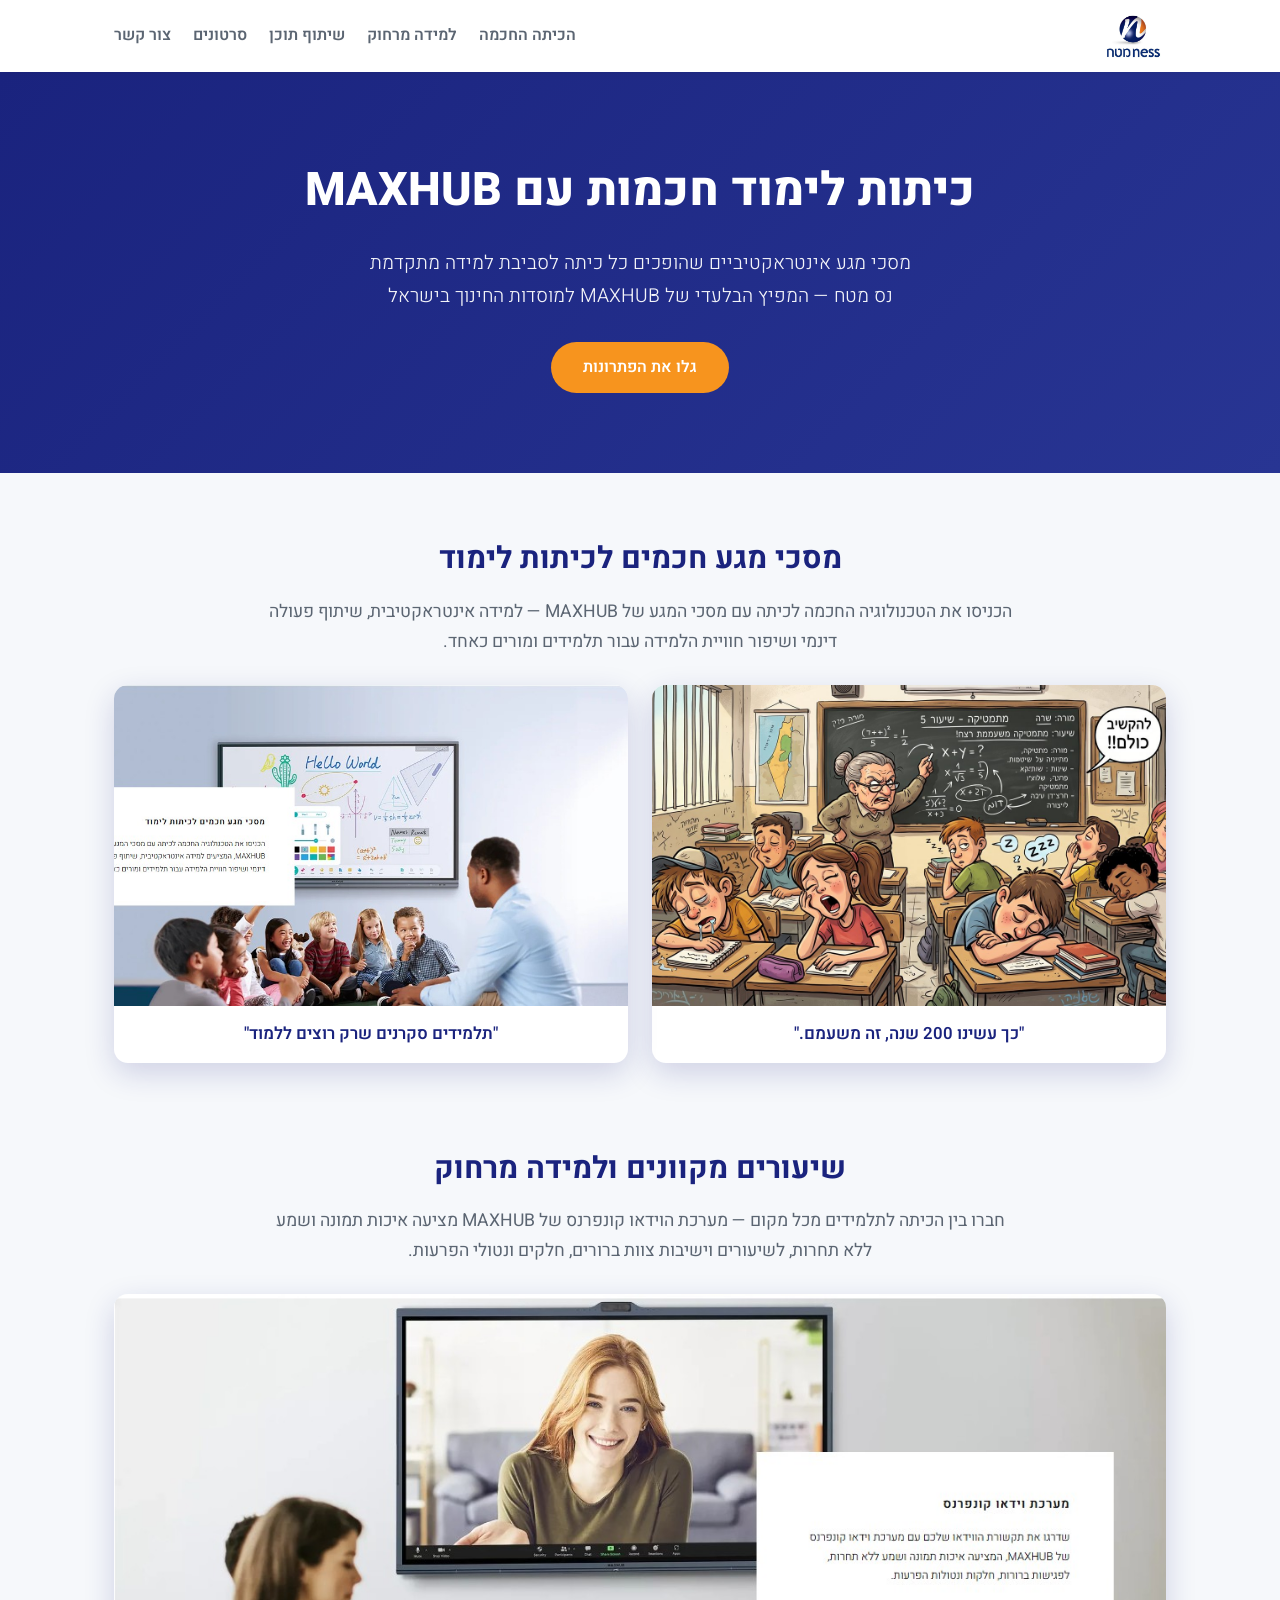
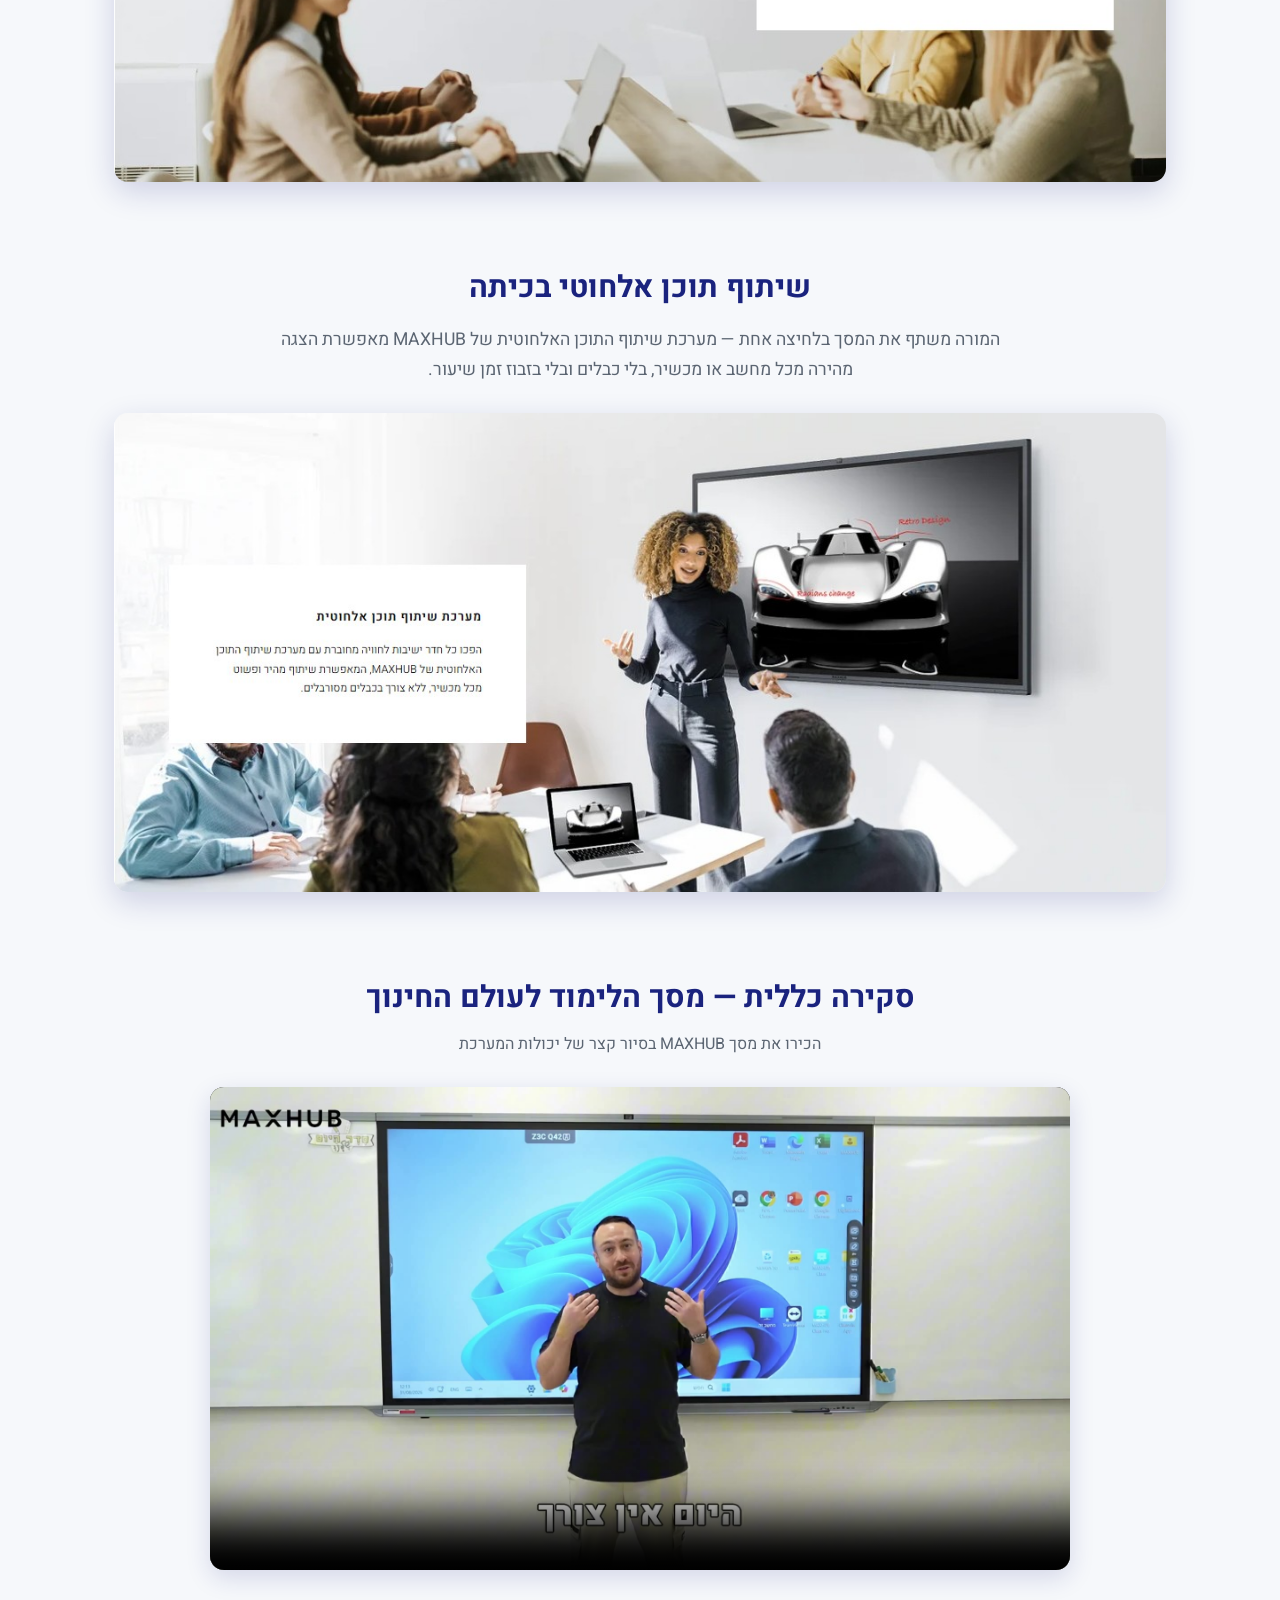
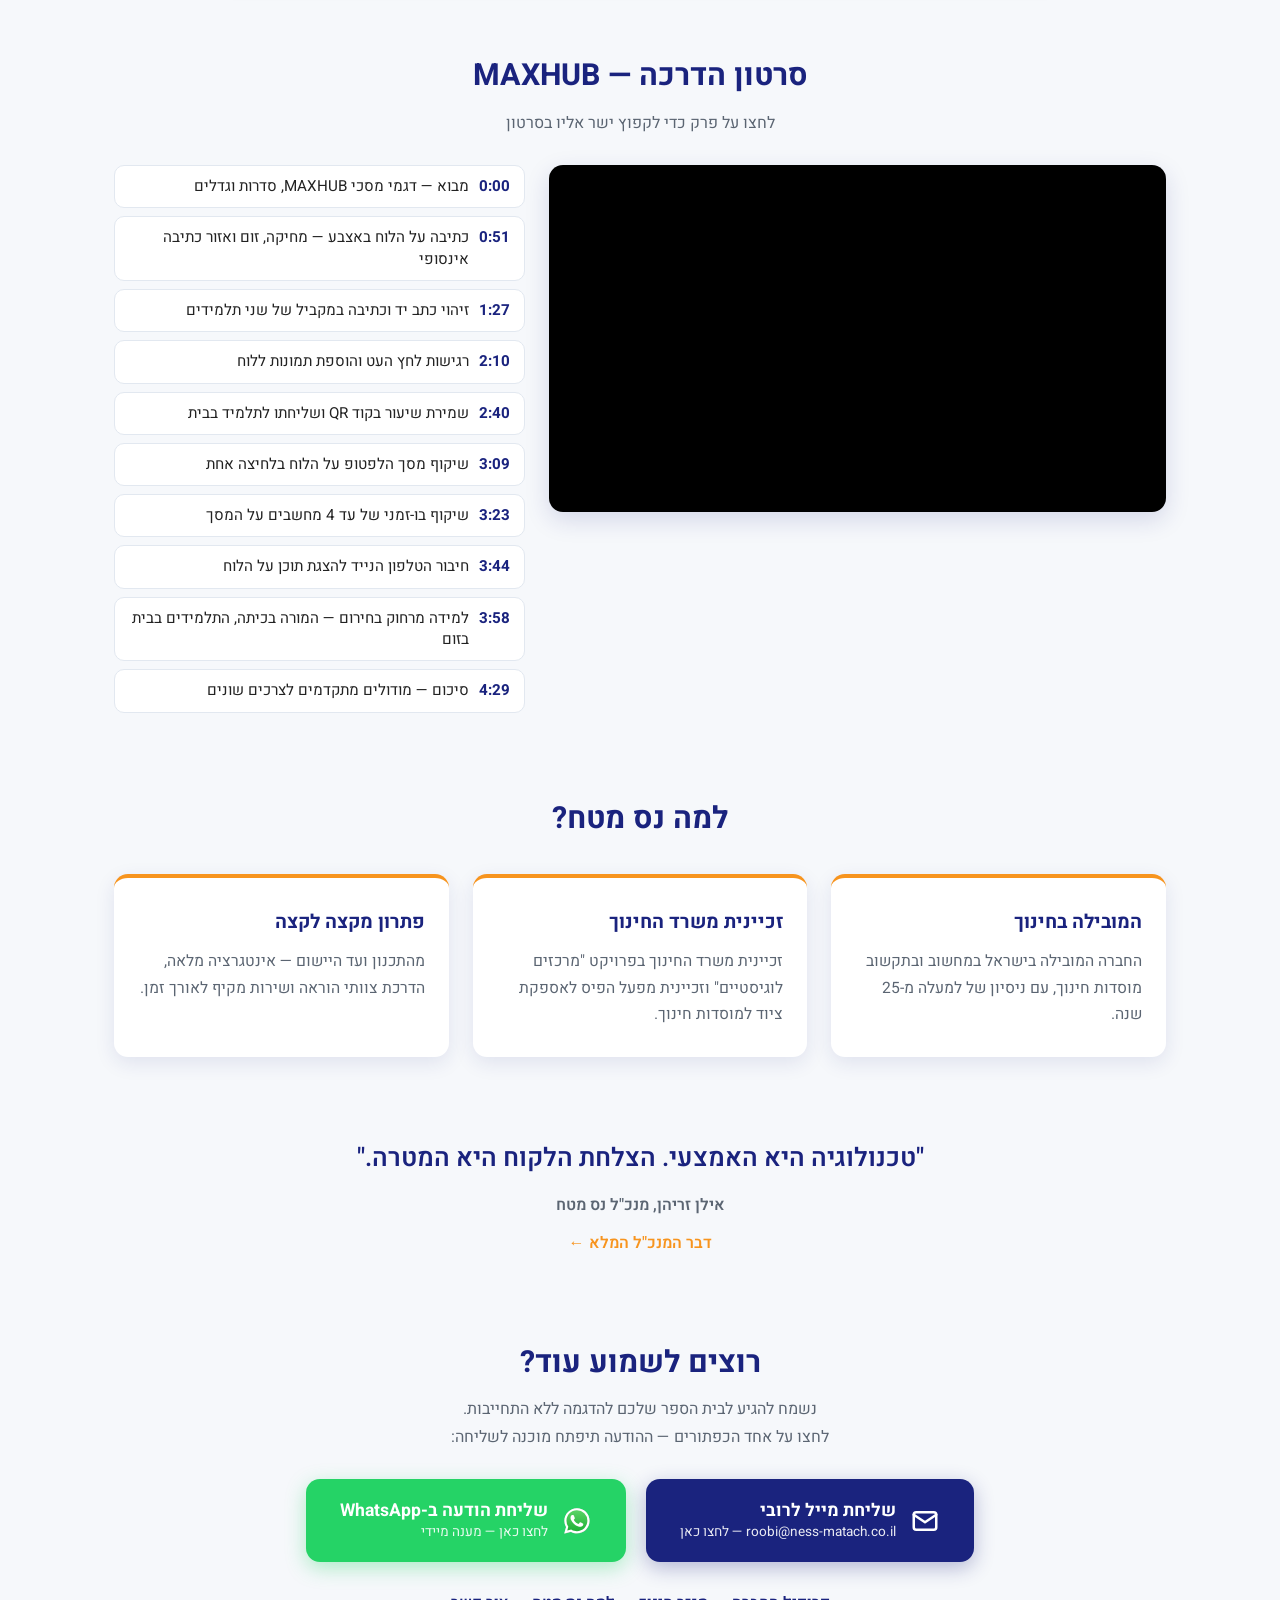
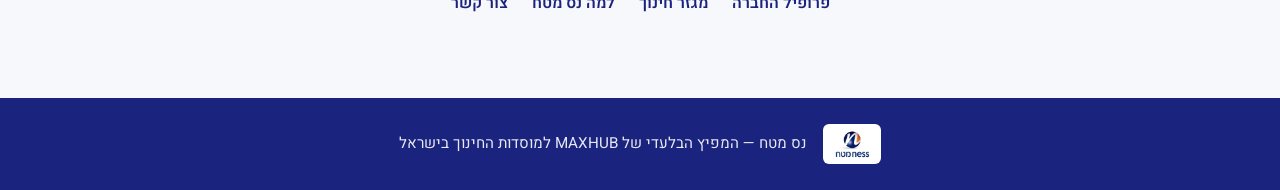
==== index.html @ 3de81b74 "Add boring-vs-MAXHUB classroom contrast and overview video Generated with [Devin](https://devin.ai) " ====
<!DOCTYPE html>
<html lang="he" dir="rtl">
<head>
  <meta charset="UTF-8">
  <meta name="viewport" content="width=device-width, initial-scale=1.0">
  <title>כיתות לימוד חכמות עם MAXHUB | נס מטח</title>
  <meta name="description" content="נס מטח מציגה: מסכי מגע חכמים של MAXHUB לכיתות לימוד — למידה אינטראקטיבית, שיעורים מרחוק ושיתוף תוכן אלחוטי.">
  <link rel="icon" href="images/favicon.png">
  <link rel="preconnect" href="https://fonts.googleapis.com">
  <link rel="preconnect" href="https://fonts.gstatic.com" crossorigin>
  <link href="https://fonts.googleapis.com/css2?family=Heebo:wght@300;400;600;800&display=swap" rel="stylesheet">
  <link rel="stylesheet" href="style.css">
</head>
<body>

  <header class="site-header">
    <div class="container header-inner">
      <a class="logo-link" href="https://site.ness-matach.co.il/" target="_blank" rel="noopener">
        <img class="logo-img" src="images/ness-logo.jpg" alt="נס מטח">
      </a>
      <nav class="site-nav">
        <a href="#classroom">הכיתה החכמה</a>
        <a href="#remote">למידה מרחוק</a>
        <a href="#sharing">שיתוף תוכן</a>
        <a href="#overview">סרטונים</a>
        <a href="#contact">צור קשר</a>
      </nav>
    </div>
  </header>

  <section class="hero">
    <div class="container">
      <h1>כיתות לימוד חכמות עם MAXHUB</h1>
      <p class="hero-sub">מסכי מגע אינטראקטיביים שהופכים כל כיתה לסביבת למידה מתקדמת<br>נס מטח — המפיץ הבלעדי של MAXHUB למוסדות החינוך בישראל</p>
      <a class="btn" href="#classroom">גלו את הפתרונות</a>
    </div>
  </section>

  <main class="container">

    <section id="classroom" class="feature">
      <h2>מסכי מגע חכמים לכיתות לימוד</h2>
      <p class="lead">הכניסו את הטכנולוגיה החכמה לכיתה עם מסכי המגע של MAXHUB — למידה אינטראקטיבית, שיתוף פעולה דינמי ושיפור חוויית הלמידה עבור תלמידים ומורים כאחד.</p>
      <div class="compare">
        <figure class="compare-card">
          <img src="images/bored-classroom.jpg" alt="קריקטורה של כיתה מסורתית — תלמידים נרדמים משיעור משעמם מול לוח גיר" loading="lazy">
          <figcaption>"כך עשינו 200 שנה, זה משעמם."</figcaption>
        </figure>
        <figure class="compare-card">
          <img src="images/classroom.jpg" alt="מסך מגע MAXHUB בכיתת לימוד עם תלמידים ומורה" loading="lazy">
          <figcaption>"תלמידים סקרנים שרק רוצים ללמוד"</figcaption>
        </figure>
      </div>
    </section>

    <section id="remote" class="feature">
      <h2>שיעורים מקוונים ולמידה מרחוק</h2>
      <p class="lead">חברו בין הכיתה לתלמידים מכל מקום — מערכת הוידאו קונפרנס של MAXHUB מציעה איכות תמונה ושמע ללא תחרות, לשיעורים וישיבות צוות ברורים, חלקים ונטולי הפרעות.</p>
      <img class="feature-banner" src="images/remote-learning.jpg" alt="שיעור מקוון על מסך MAXHUB">
    </section>

    <section id="sharing" class="feature">
      <h2>שיתוף תוכן אלחוטי בכיתה</h2>
      <p class="lead">המורה משתף את המסך בלחיצה אחת — מערכת שיתוף התוכן האלחוטית של MAXHUB מאפשרת הצגה מהירה מכל מחשב או מכשיר, בלי כבלים ובלי בזבוז זמן שיעור.</p>
      <img class="feature-banner" src="images/wireless-share.jpg" alt="מורה משתפת תוכן אלחוטית על מסך MAXHUB">
    </section>

    <section id="overview" class="videos">
      <h2>סקירה כללית — מסך הלימוד לעולם החינוך</h2>
      <p class="lead">הכירו את מסך MAXHUB בסיור קצר של יכולות המערכת</p>
      <div class="video-frame overview-video">
        <video controls preload="metadata" poster="images/overview-poster.jpg" src="videos/overview.mp4"></video>
      </div>
    </section>

    <section id="videos" class="videos">
      <h2>סרטון הדרכה — MAXHUB</h2>
      <p class="lead">לחצו על פרק כדי לקפוץ ישר אליו בסרטון</p>
      <div class="video-layout">
        <div class="video-frame"><div id="ytplayer"></div></div>
        <ol class="chapters">
          <li><button data-t="0"><span class="ch-time">0:00</span> מבוא — דגמי מסכי MAXHUB, סדרות וגדלים</button></li>
          <li><button data-t="51"><span class="ch-time">0:51</span> כתיבה על הלוח באצבע — מחיקה, זום ואזור כתיבה אינסופי</button></li>
          <li><button data-t="87"><span class="ch-time">1:27</span> זיהוי כתב יד וכתיבה במקביל של שני תלמידים</button></li>
          <li><button data-t="130"><span class="ch-time">2:10</span> רגישות לחץ העט והוספת תמונות ללוח</button></li>
          <li><button data-t="160"><span class="ch-time">2:40</span> שמירת שיעור בקוד QR ושליחתו לתלמיד בבית</button></li>
          <li><button data-t="189"><span class="ch-time">3:09</span> שיקוף מסך הלפטופ על הלוח בלחיצה אחת</button></li>
          <li><button data-t="203"><span class="ch-time">3:23</span> שיקוף בו-זמני של עד 4 מחשבים על המסך</button></li>
          <li><button data-t="224"><span class="ch-time">3:44</span> חיבור הטלפון הנייד להצגת תוכן על הלוח</button></li>
          <li><button data-t="238"><span class="ch-time">3:58</span> למידה מרחוק בחירום — המורה בכיתה, התלמידים בבית בזום</button></li>
          <li><button data-t="269"><span class="ch-time">4:29</span> סיכום — מודולים מתקדמים לצרכים שונים</button></li>
        </ol>
      </div>
    </section>

    <section id="why-ness" class="why-ness">
      <h2>למה נס מטח?</h2>
      <div class="cards">
        <div class="card">
          <h3>המובילה בחינוך</h3>
          <p>החברה המובילה בישראל במחשוב ובתקשוב מוסדות חינוך, עם ניסיון של למעלה מ-25 שנה.</p>
        </div>
        <div class="card">
          <h3>זכיינית משרד החינוך</h3>
          <p>זכיינית משרד החינוך בפרויקט "מרכזים לוגיסטיים" וזכיינית מפעל הפיס לאספקת ציוד למוסדות חינוך.</p>
        </div>
        <div class="card">
          <h3>פתרון מקצה לקצה</h3>
          <p>מהתכנון ועד היישום — אינטגרציה מלאה, הדרכת צוותי הוראה ושירות מקיף לאורך זמן.</p>
        </div>
      </div>
    </section>

    <section id="ceo" class="ceo-quote">
      <blockquote>"טכנולוגיה היא האמצעי. הצלחת הלקוח היא המטרה."</blockquote>
      <p class="ceo-name">אילן זריהן, מנכ"ל נס מטח</p>
      <a class="link-more" href="https://site.ness-matach.co.il/ceo/" target="_blank" rel="noopener">דבר המנכ"ל המלא ←</a>
    </section>

    <section id="contact" class="contact">
      <h2>רוצים לשמוע עוד?</h2>
      <p class="lead">נשמח להגיע לבית הספר שלכם להדגמה ללא התחייבות.<br>לחצו על אחד הכפתורים — ההודעה תיפתח מוכנה לשליחה:</p>
      <div class="contact-actions">
        <a class="mail-btn" href="mailto:roobi@ness-matach.co.il?subject=%D7%90%D7%A0%D7%95%20%D7%9E%D7%91%D7%A7%D7%A9%D7%99%D7%9D%20%D7%9E%D7%99%D7%93%D7%A2%20%D7%A0%D7%95%D7%A1%D7%A3%20%D7%A2%D7%9C%20%D7%9E%D7%A1%D7%9B%D7%99%20%D7%9E%D7%92%D7%A2%20%D7%9C%D7%9B%D7%99%D7%AA%D7%95%D7%AA%20%D7%9C%D7%99%D7%9E%D7%95%D7%93&body=%D7%91%D7%99%D7%AA%20%D7%A1%D7%A4%D7%A8%3A%0A%0A%D7%A1%D7%9E%D7%9C%20%D7%9E%D7%95%D7%A1%D7%93%3A%0A%0A%D7%90%D7%99%D7%A9%20%D7%A7%D7%A9%D7%A8%3A%0A%0A%D7%AA%D7%A4%D7%A7%D7%99%D7%93%3A%0A%0A%D7%98%D7%9C%D7%A4%D7%95%D7%9F%20%D7%9C%D7%99%D7%A6%D7%99%D7%A8%D7%AA%20%D7%A7%D7%A9%D7%A8%3A">
          <svg viewBox="0 0 24 24" fill="none" stroke="currentColor" stroke-width="2" stroke-linecap="round" stroke-linejoin="round"><rect x="3" y="5" width="18" height="14" rx="2"/><path d="M3 7l9 6 9-6"/></svg>
          <span class="btn-text">שליחת מייל לרובי<small>roobi@ness-matach.co.il — לחצו כאן</small></span>
        </a>
        <a class="whatsapp-btn" href="https://wa.me/972528117733?text=%D7%90%D7%A0%D7%95%20%D7%9E%D7%91%D7%A7%D7%A9%D7%99%D7%9D%20%D7%A4%D7%A8%D7%98%D7%99%D7%9D%20%D7%A0%D7%95%D7%A1%D7%A4%D7%99%D7%9D%20%D7%A2%D7%9C%20%D7%9E%D7%A1%D7%9B%D7%99%20%D7%94%D7%9E%D7%92%D7%A2%20%D7%9C%D7%9B%D7%99%D7%AA%D7%95%D7%AA%20%D7%9C%D7%99%D7%9E%D7%95%D7%93" target="_blank" rel="noopener">
          <img src="images/whatsapp.svg" alt="">
          <span class="btn-text">שליחת הודעה ב-WhatsApp<small>לחצו כאן — מענה מיידי</small></span>
        </a>
      </div>
      <div class="links-row">
        <a href="https://site.ness-matach.co.il/about/" target="_blank" rel="noopener">פרופיל החברה</a>
        <a href="https://site.ness-matach.co.il/education/" target="_blank" rel="noopener">מגזר חינוך</a>
        <a href="https://site.ness-matach.co.il/why-us/" target="_blank" rel="noopener">למה נס מטח</a>
        <a href="https://site.ness-matach.co.il/contact-us/" target="_blank" rel="noopener">צור קשר</a>
      </div>
    </section>

  </main>

  <footer class="site-footer">
    <div class="container footer-inner">
      <img class="footer-logo" src="images/ness-logo.jpg" alt="נס מטח">
      <p>נס מטח — המפיץ הבלעדי של MAXHUB למוסדות החינוך בישראל</p>
    </div>
  </footer>

  <script>
    var tag = document.createElement('script');
    tag.src = 'https://www.youtube.com/iframe_api';
    document.head.appendChild(tag);

    var player;
    function onYouTubeIframeAPIReady() {
      player = new YT.Player('ytplayer', {
        videoId: '9a6a4WW2w-Y',
        playerVars: { rel: 0, modestbranding: 1, playsinline: 1, hl: 'he' }
      });
    }

    var chapterBtns = document.querySelectorAll('.chapters button');
    chapterBtns.forEach(function (btn) {
      btn.addEventListener('click', function () {
        if (player && player.seekTo) {
          player.seekTo(parseInt(btn.dataset.t, 10), true);
          player.playVideo();
        }
      });
    });

    var chapterStarts = Array.prototype.map.call(chapterBtns, function (b) { return +b.dataset.t; });
    setInterval(function () {
      if (!player || !player.getCurrentTime) return;
      var t = player.getCurrentTime(), current = 0;
      for (var i = 0; i < chapterStarts.length; i++) {
        if (t >= chapterStarts[i]) current = i;
      }
      chapterBtns.forEach(function (b, i) { b.classList.toggle('active', i === current); });
    }, 800);
  </script>

</body>
</html>
---- style.css ----
:root {
  --brand: #1a237e;
  --accent: #f7941e;
  --text: #222;
  --muted: #5b6572;
  --bg: #f6f8fb;
}

* { box-sizing: border-box; margin: 0; padding: 0; }

html { scroll-behavior: smooth; }

body {
  font-family: 'Heebo', 'Segoe UI', Arial, sans-serif;
  color: var(--text);
  background: var(--bg);
  line-height: 1.7;
}

.container {
  max-width: 1100px;
  margin: 0 auto;
  padding: 0 24px;
}

/* Header */
.site-header {
  position: sticky;
  top: 0;
  z-index: 10;
  background: #fff;
  box-shadow: 0 2px 8px rgba(0,0,0,.06);
}

.header-inner {
  display: flex;
  align-items: center;
  justify-content: space-between;
  padding-top: 10px;
  padding-bottom: 10px;
}

.logo-link { display: flex; align-items: center; }

.logo-img {
  height: 52px;
  width: auto;
  display: block;
}

.site-nav { display: flex; gap: 22px; }

.site-nav a {
  color: var(--muted);
  text-decoration: none;
  font-weight: 600;
  transition: color .2s;
}

.site-nav a:hover { color: var(--accent); }

/* Hero */
.hero {
  background: linear-gradient(135deg, var(--brand), #283593);
  color: #fff;
  text-align: center;
  padding: 80px 0;
}

.hero h1 {
  font-size: 2.9rem;
  font-weight: 800;
}

.hero-sub {
  margin: 16px 0 30px;
  font-size: 1.2rem;
  font-weight: 300;
  opacity: .95;
}

.btn {
  display: inline-block;
  background: var(--accent);
  color: #fff;
  padding: 12px 32px;
  border-radius: 30px;
  text-decoration: none;
  font-weight: 600;
  transition: transform .2s, box-shadow .2s;
}

.btn:hover {
  transform: translateY(-2px);
  box-shadow: 0 6px 16px rgba(247,148,30,.4);
}

/* Feature sections — full-width banners */
.feature { padding: 60px 0 20px; }

.feature h2 {
  font-size: 1.9rem;
  color: var(--brand);
  margin-bottom: 12px;
  text-align: center;
}

.feature .lead {
  font-size: 1.1rem;
  color: var(--muted);
  max-width: 760px;
  margin: 0 auto 28px;
  text-align: center;
}

.feature-banner {
  width: 100%;
  border-radius: 14px;
  box-shadow: 0 10px 30px rgba(26,35,126,.18);
  display: block;
}

/* Compare — boring classroom vs MAXHUB */
.compare {
  display: grid;
  grid-template-columns: 1fr 1fr;
  gap: 24px;
}

.compare-card {
  border-radius: 14px;
  overflow: hidden;
  background: #fff;
  box-shadow: 0 10px 30px rgba(26,35,126,.18);
}

.compare-card img {
  width: 100%;
  aspect-ratio: 16 / 10;
  object-fit: cover;
  display: block;
}

.compare-card figcaption {
  padding: 14px 18px;
  text-align: center;
  font-weight: 600;
  font-size: 1.05rem;
  color: var(--brand);
}

/* Why Ness */
.why-ness { padding: 60px 0 20px; }

.why-ness h2 {
  font-size: 1.9rem;
  color: var(--brand);
  text-align: center;
  margin-bottom: 30px;
}

.cards {
  display: grid;
  grid-template-columns: repeat(3, 1fr);
  gap: 24px;
}

.card {
  background: #fff;
  border-radius: 14px;
  padding: 28px 24px;
  box-shadow: 0 6px 20px rgba(26,35,126,.10);
  border-top: 4px solid var(--accent);
}

.card h3 {
  color: var(--brand);
  margin-bottom: 10px;
  font-size: 1.2rem;
}

.card p { color: var(--muted); font-size: .98rem; }

/* CEO quote */
.ceo-quote {
  text-align: center;
  padding: 60px 0;
}

.ceo-quote blockquote {
  font-size: 1.6rem;
  font-weight: 600;
  color: var(--brand);
  max-width: 720px;
  margin: 0 auto 12px;
}

.ceo-name { color: var(--muted); font-weight: 600; }

.link-more {
  display: inline-block;
  margin-top: 10px;
  color: var(--accent);
  font-weight: 600;
  text-decoration: none;
}

.link-more:hover { text-decoration: underline; }

/* Videos */
.videos { padding: 60px 0 20px; }

.videos h2 {
  font-size: 1.9rem;
  color: var(--brand);
  text-align: center;
  margin-bottom: 8px;
}

.videos .lead {
  text-align: center;
  color: var(--muted);
  margin-bottom: 28px;
}

.video-layout {
  display: grid;
  grid-template-columns: 1.5fr 1fr;
  gap: 24px;
  align-items: start;
}

.video-frame { position: sticky; top: 90px; }

.video-frame iframe,
.video-frame video,
#ytplayer {
  width: 100%;
  aspect-ratio: 16 / 9;
  border: 0;
  border-radius: 14px;
  box-shadow: 0 8px 24px rgba(26,35,126,.15);
  background: #000;
  display: block;
}

.overview-video {
  position: static;
  max-width: 860px;
  margin: 0 auto;
}

.chapters {
  list-style: none;
  display: flex;
  flex-direction: column;
  gap: 8px;
}

.chapters button {
  width: 100%;
  display: flex;
  align-items: baseline;
  gap: 10px;
  text-align: right;
  font-family: inherit;
  font-size: .95rem;
  line-height: 1.4;
  color: var(--text);
  background: #fff;
  border: 1px solid #e2e8f0;
  border-radius: 10px;
  padding: 10px 14px;
  cursor: pointer;
  transition: border-color .2s, background .2s;
}

.chapters button:hover { border-color: var(--accent); }

.chapters button.active {
  background: #fff4e6;
  border-color: var(--accent);
}

.ch-time {
  font-weight: 700;
  color: var(--brand);
  direction: ltr;
  unicode-bidi: embed;
  flex-shrink: 0;
}

/* Contact */
.contact {
  text-align: center;
  padding: 20px 0 80px;
}

.contact h2 {
  font-size: 1.9rem;
  color: var(--brand);
  margin-bottom: 8px;
}

.contact .lead { color: var(--muted); margin-bottom: 28px; }

.contact-actions {
  display: flex;
  justify-content: center;
  align-items: stretch;
  gap: 20px;
  flex-wrap: wrap;
  margin-bottom: 28px;
}

.mail-btn,
.whatsapp-btn {
  display: flex;
  align-items: center;
  gap: 14px;
  font-weight: 700;
  font-size: 1.1rem;
  border-radius: 14px;
  padding: 20px 34px;
  text-decoration: none;
  transition: transform .2s;
}

.mail-btn {
  background: var(--brand);
  color: #fff;
  box-shadow: 0 6px 20px rgba(26,35,126,.30);
}

.mail-btn svg { width: 30px; height: 30px; flex-shrink: 0; }

.whatsapp-btn {
  background: #25d366;
  color: #fff;
  box-shadow: 0 6px 20px rgba(37,211,102,.35);
}

.whatsapp-btn img { width: 30px; height: 30px; flex-shrink: 0; }

.mail-btn:hover,
.whatsapp-btn:hover { transform: translateY(-3px); }

.btn-text {
  display: flex;
  flex-direction: column;
  align-items: flex-start;
  line-height: 1.4;
  text-align: right;
}

.btn-text small {
  font-weight: 400;
  font-size: .85rem;
  opacity: .9;
}

.links-row {
  display: flex;
  justify-content: center;
  flex-wrap: wrap;
  gap: 24px;
}

.links-row a {
  color: var(--brand);
  font-weight: 600;
  text-decoration: none;
}

.links-row a:hover { color: var(--accent); }

/* Footer */
.site-footer {
  background: var(--brand);
  color: #fff;
  padding: 26px 0;
}

.footer-inner {
  display: flex;
  align-items: center;
  justify-content: center;
  gap: 16px;
  flex-wrap: wrap;
}

.footer-logo {
  height: 40px;
  border-radius: 6px;
  background: #fff;
  padding: 4px 8px;
}

.site-footer p { opacity: .9; font-size: .95rem; }

/* Mobile */
@media (max-width: 800px) {
  .cards { grid-template-columns: 1fr; }
  .compare { grid-template-columns: 1fr; }
  .video-layout { grid-template-columns: 1fr; }
  .video-frame { position: static; }
  .contact-actions { flex-direction: column; align-items: stretch; }
  .mail-btn,
  .whatsapp-btn { padding: 16px 20px; font-size: 1rem; justify-content: center; }
  .hero { padding: 55px 0; }
  .hero h1 { font-size: 2rem; }
  .hero-sub { font-size: 1.05rem; }
  .feature { padding: 40px 0 12px; }
  .videos { padding: 40px 0 12px; }
  .site-nav { gap: 12px; font-size: .85rem; flex-wrap: wrap; justify-content: flex-end; }
  .logo-img { height: 42px; }
}
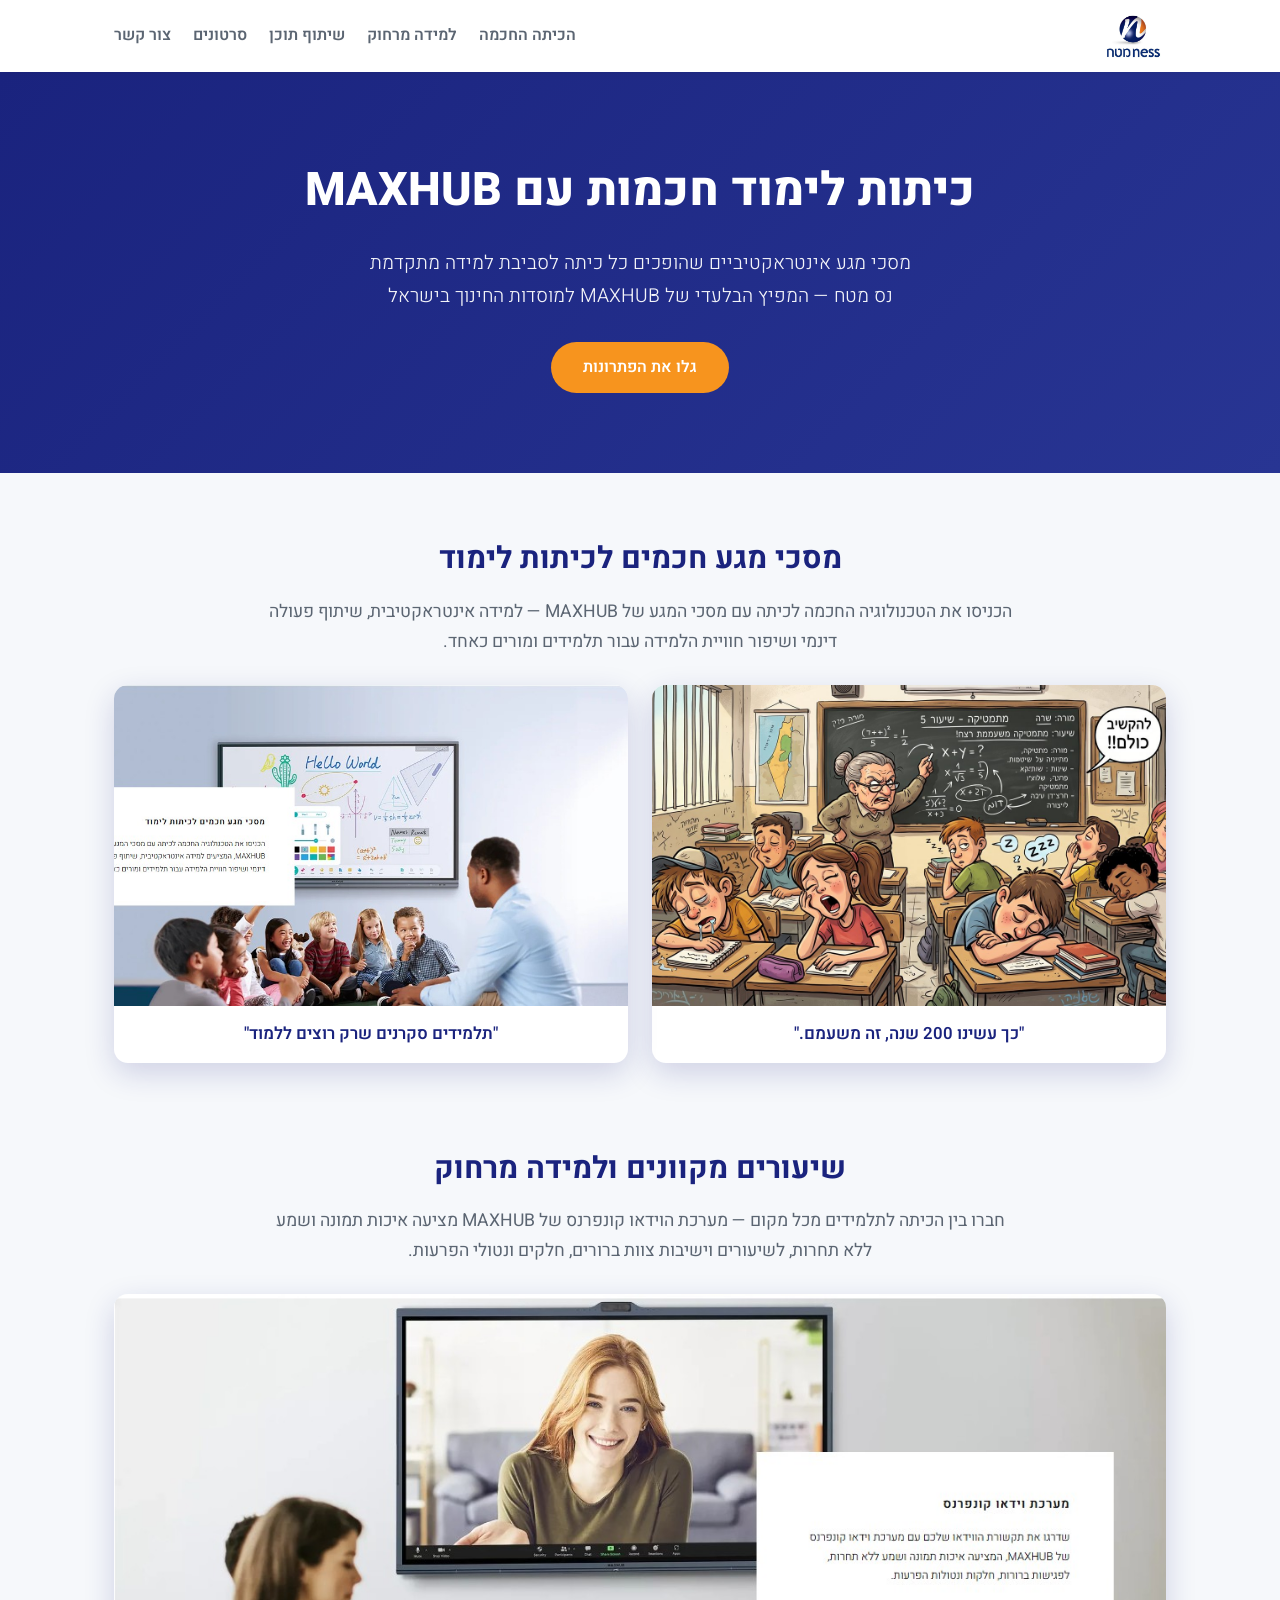
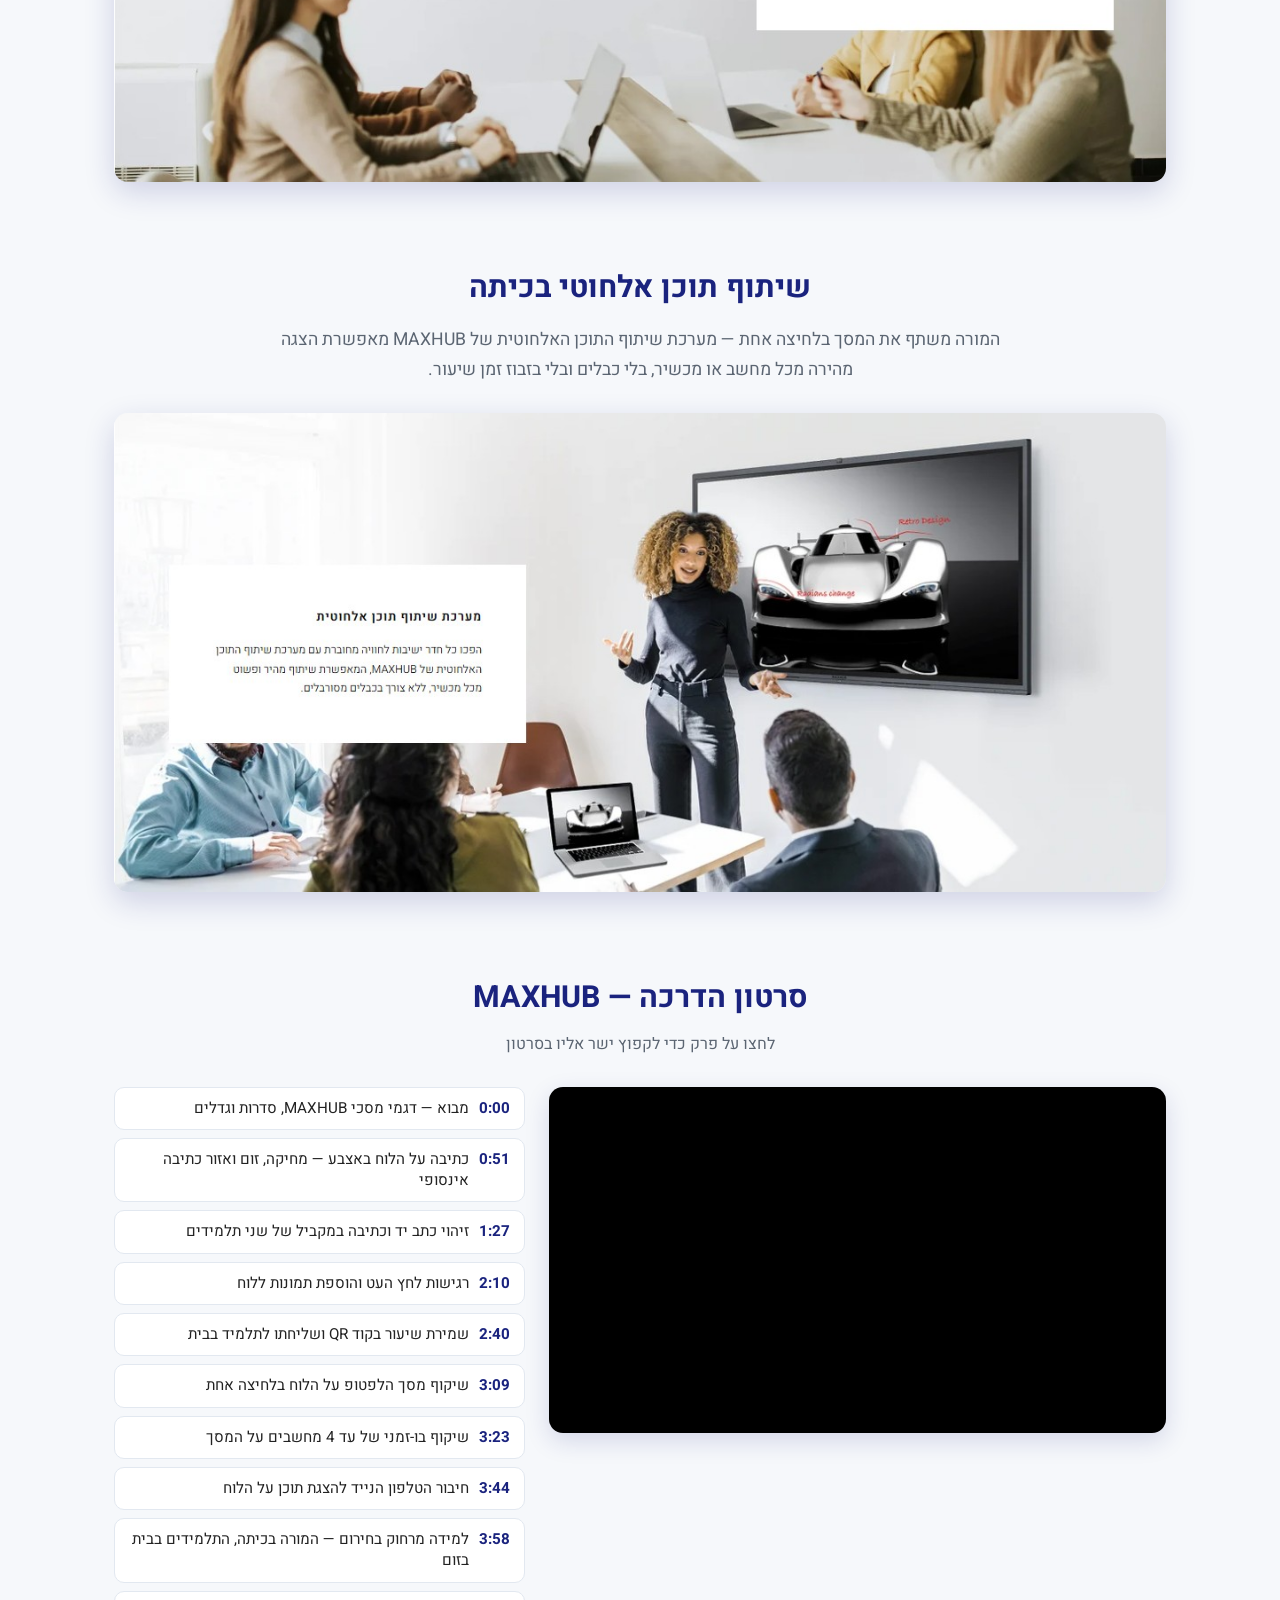
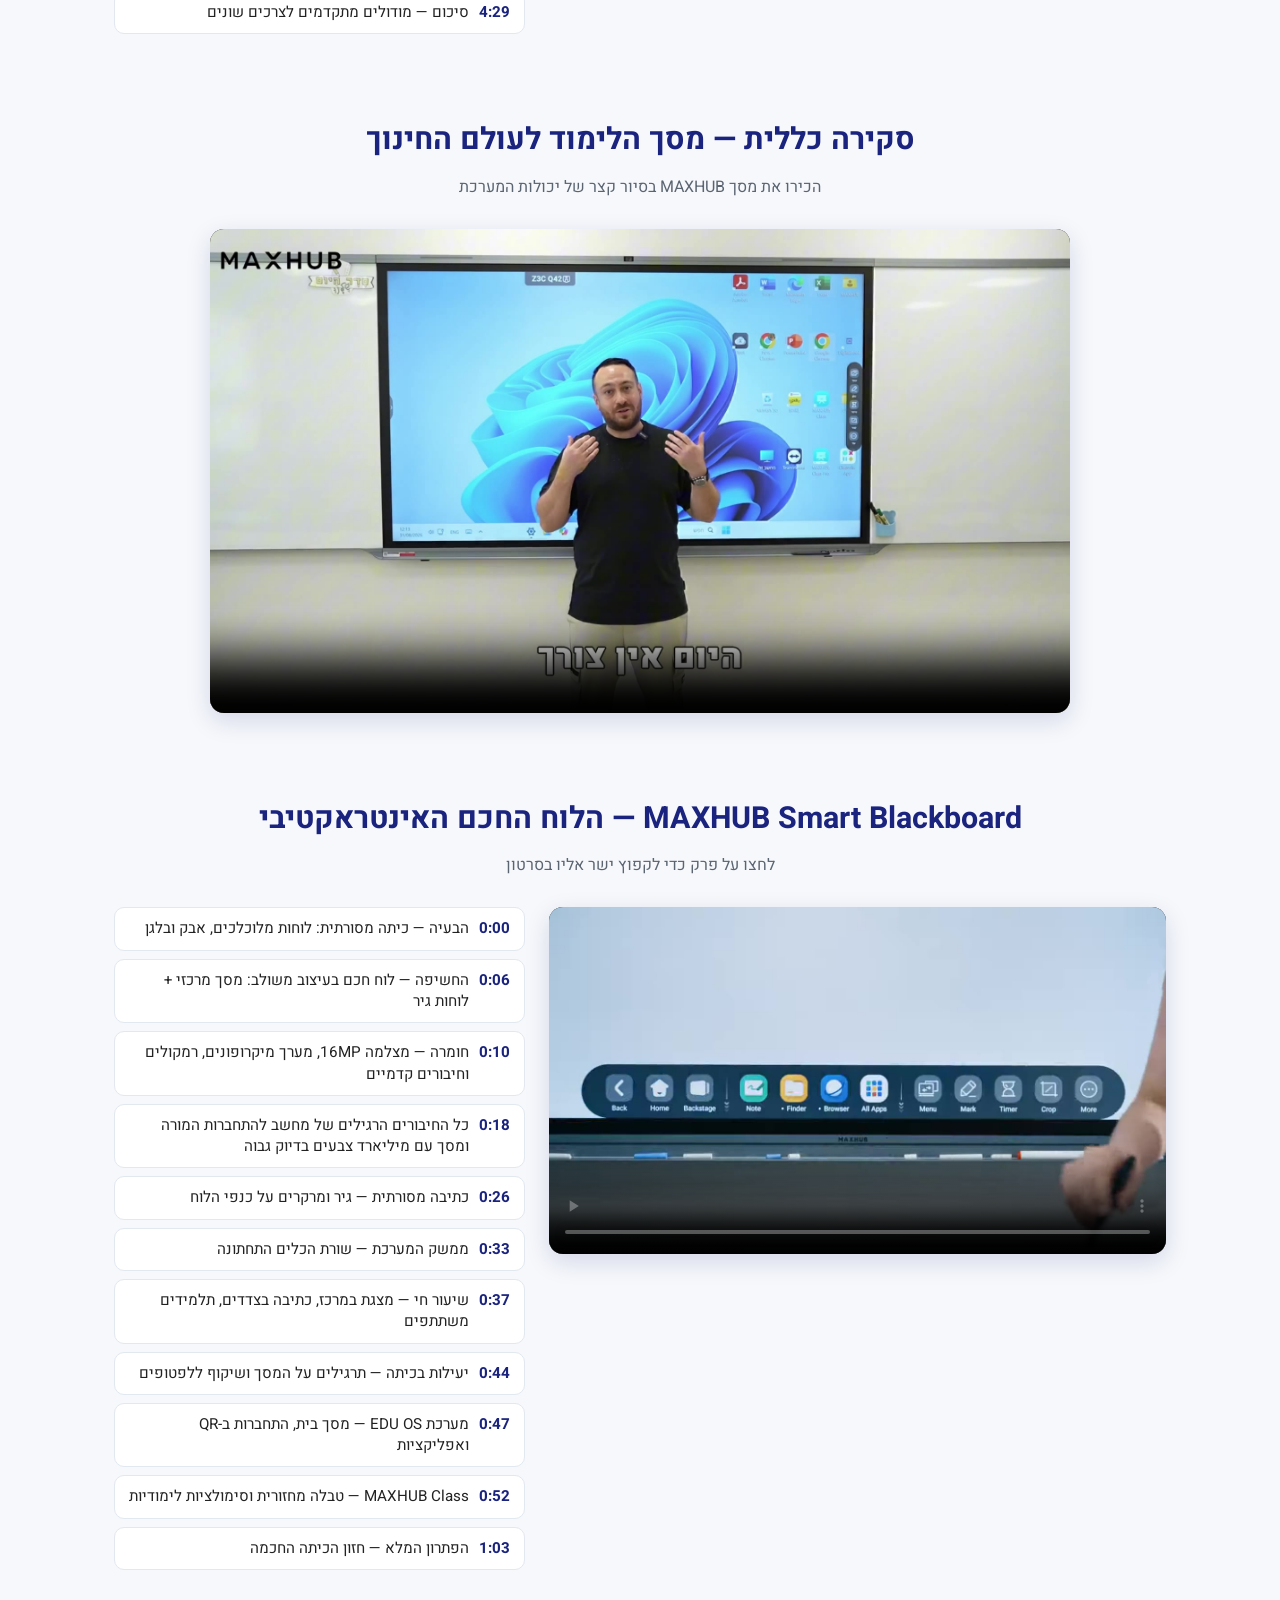
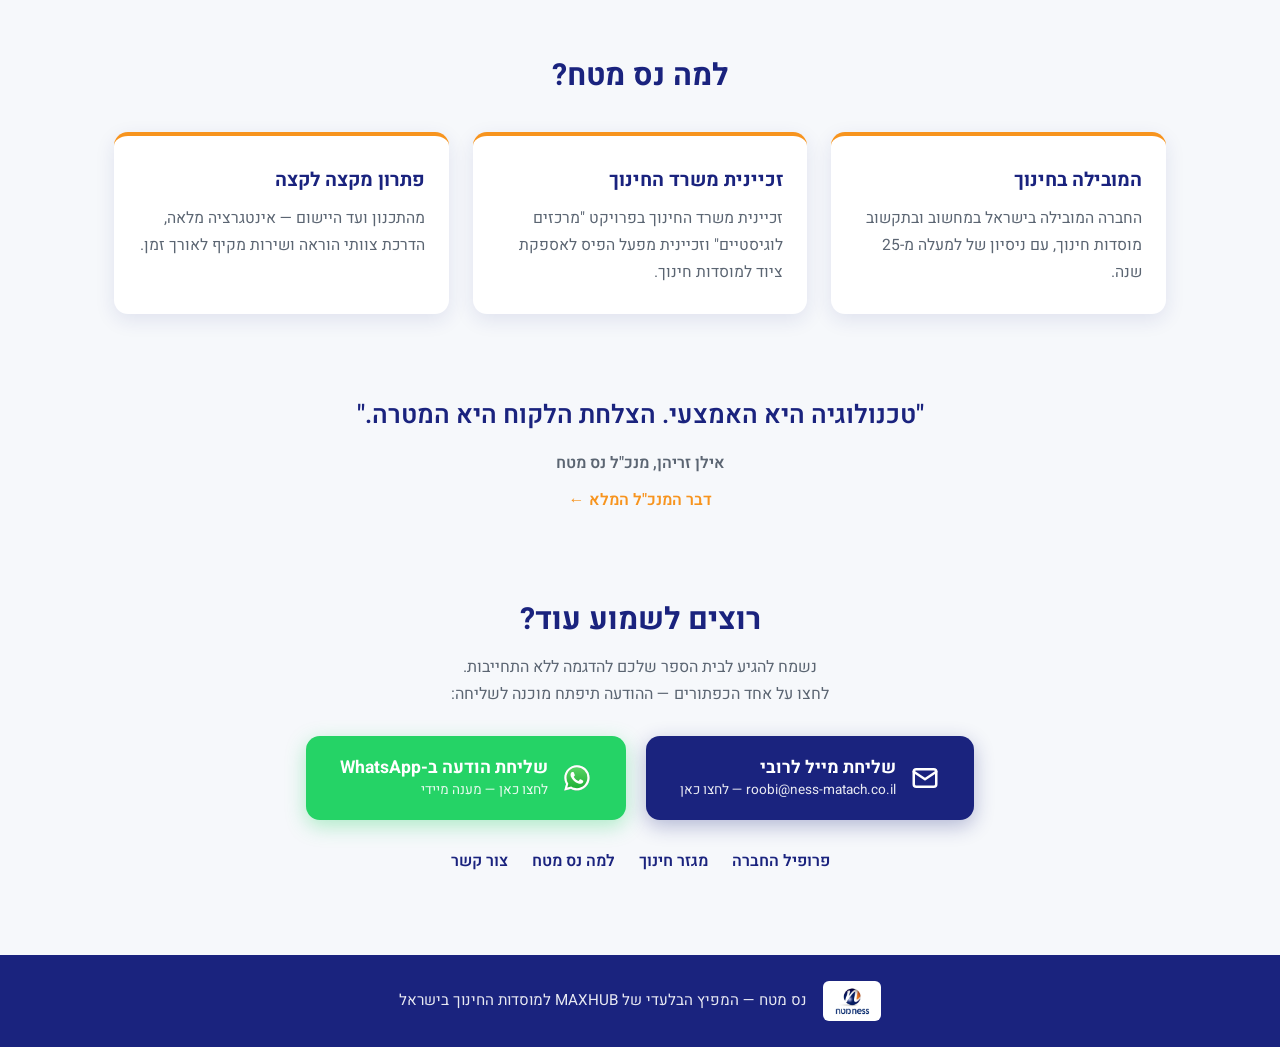
==== commit 83fdd89c: "Add Smart Blackboard video with clickable chapter segments Generated with [Devin](https://devin.ai) " ====
--- a/index.html
+++ b/index.html
@@ -22,7 +22,7 @@
         <a href="#classroom">הכיתה החכמה</a>
         <a href="#remote">למידה מרחוק</a>
         <a href="#sharing">שיתוף תוכן</a>
-        <a href="#overview">סרטונים</a>
+        <a href="#videos">סרטונים</a>
         <a href="#contact">צור קשר</a>
       </nav>
     </div>
@@ -63,14 +63,6 @@
       <h2>שיתוף תוכן אלחוטי בכיתה</h2>
       <p class="lead">המורה משתף את המסך בלחיצה אחת — מערכת שיתוף התוכן האלחוטית של MAXHUB מאפשרת הצגה מהירה מכל מחשב או מכשיר, בלי כבלים ובלי בזבוז זמן שיעור.</p>
       <img class="feature-banner" src="images/wireless-share.jpg" alt="מורה משתפת תוכן אלחוטית על מסך MAXHUB">
-    </section>
-
-    <section id="overview" class="videos">
-      <h2>סקירה כללית — מסך הלימוד לעולם החינוך</h2>
-      <p class="lead">הכירו את מסך MAXHUB בסיור קצר של יכולות המערכת</p>
-      <div class="video-frame overview-video">
-        <video controls preload="metadata" poster="images/overview-poster.jpg" src="videos/overview.mp4"></video>
-      </div>
     </section>
 
     <section id="videos" class="videos">
@@ -93,6 +85,37 @@
       </div>
     </section>
 
+    <section id="overview" class="videos">
+      <h2>סקירה כללית — מסך הלימוד לעולם החינוך</h2>
+      <p class="lead">הכירו את מסך MAXHUB בסיור קצר של יכולות המערכת</p>
+      <div class="video-frame overview-video">
+        <video controls preload="metadata" poster="images/overview-poster.jpg" src="videos/overview.mp4"></video>
+      </div>
+    </section>
+
+    <section id="blackboard" class="videos">
+      <h2>MAXHUB Smart Blackboard — הלוח החכם האינטראקטיבי</h2>
+      <p class="lead">לחצו על פרק כדי לקפוץ ישר אליו בסרטון</p>
+      <div class="video-layout">
+        <div class="video-frame">
+          <video id="bbplayer" controls preload="metadata" poster="images/blackboard-poster.jpg" src="videos/smart-blackboard.mp4"></video>
+        </div>
+        <ol class="chapters">
+          <li><button data-t="0"><span class="ch-time">0:00</span> הבעיה — כיתה מסורתית: לוחות מלוכלכים, אבק ובלגן</button></li>
+          <li><button data-t="6"><span class="ch-time">0:06</span> החשיפה — לוח חכם בעיצוב משולב: מסך מרכזי + לוחות גיר</button></li>
+          <li><button data-t="10"><span class="ch-time">0:10</span> חומרה — מצלמה 16MP, מערך מיקרופונים, רמקולים וחיבורים קדמיים</button></li>
+          <li><button data-t="18"><span class="ch-time">0:18</span> כל החיבורים הרגילים של מחשב להתחברות המורה ומסך עם מיליארד צבעים בדיוק גבוה</button></li>
+          <li><button data-t="26"><span class="ch-time">0:26</span> כתיבה מסורתית — גיר ומרקרים על כנפי הלוח</button></li>
+          <li><button data-t="33"><span class="ch-time">0:33</span> ממשק המערכת — שורת הכלים התחתונה</button></li>
+          <li><button data-t="37"><span class="ch-time">0:37</span> שיעור חי — מצגת במרכז, כתיבה בצדדים, תלמידים משתתפים</button></li>
+          <li><button data-t="44"><span class="ch-time">0:44</span> יעילות בכיתה — תרגילים על המסך ושיקוף ללפטופים</button></li>
+          <li><button data-t="47"><span class="ch-time">0:47</span> מערכת EDU OS — מסך בית, התחברות ב-QR ואפליקציות</button></li>
+          <li><button data-t="52"><span class="ch-time">0:52</span> MAXHUB Class — טבלה מחזורית וסימולציות לימודיות</button></li>
+          <li><button data-t="63"><span class="ch-time">1:03</span> הפתרון המלא — חזון הכיתה החכמה</button></li>
+        </ol>
+      </div>
+    </section>
+
     <section id="why-ness" class="why-ness">
       <h2>למה נס מטח?</h2>
       <div class="cards">
@@ -160,25 +183,57 @@
       });
     }
 
-    var chapterBtns = document.querySelectorAll('.chapters button');
-    chapterBtns.forEach(function (btn) {
+    var chapterBtns = document.querySelectorAll('#videos .chapters button');
+    var chapterStarts = Array.prototype.map.call(chapterBtns, function (b) { return +b.dataset.t; });
+    var ytEnd = Infinity;
+
+    chapterBtns.forEach(function (btn, i) {
       btn.addEventListener('click', function () {
         if (player && player.seekTo) {
           player.seekTo(parseInt(btn.dataset.t, 10), true);
+          ytEnd = i + 1 < chapterStarts.length ? chapterStarts[i + 1] : Infinity;
           player.playVideo();
         }
       });
     });
 
-    var chapterStarts = Array.prototype.map.call(chapterBtns, function (b) { return +b.dataset.t; });
     setInterval(function () {
       if (!player || !player.getCurrentTime) return;
       var t = player.getCurrentTime(), current = 0;
+      if (t >= ytEnd) {
+        player.pauseVideo();
+        ytEnd = Infinity;
+      }
       for (var i = 0; i < chapterStarts.length; i++) {
         if (t >= chapterStarts[i]) current = i;
       }
       chapterBtns.forEach(function (b, i) { b.classList.toggle('active', i === current); });
     }, 800);
+
+    var bbVideo = document.getElementById('bbplayer');
+    var bbBtns = document.querySelectorAll('#blackboard .chapters button');
+    var bbStarts = Array.prototype.map.call(bbBtns, function (b) { return +b.dataset.t; });
+    var bbEnd = Infinity;
+
+    bbBtns.forEach(function (btn, i) {
+      btn.addEventListener('click', function () {
+        bbVideo.currentTime = parseInt(btn.dataset.t, 10);
+        bbEnd = i + 1 < bbStarts.length ? bbStarts[i + 1] : Infinity;
+        bbVideo.play();
+      });
+    });
+
+    bbVideo.addEventListener('timeupdate', function () {
+      var t = bbVideo.currentTime, current = 0;
+      if (t >= bbEnd) {
+        bbVideo.pause();
+        bbEnd = Infinity;
+      }
+      for (var i = 0; i < bbStarts.length; i++) {
+        if (t >= bbStarts[i]) current = i;
+      }
+      bbBtns.forEach(function (b, i) { b.classList.toggle('active', i === current); });
+    });
   </script>
 
 </body>
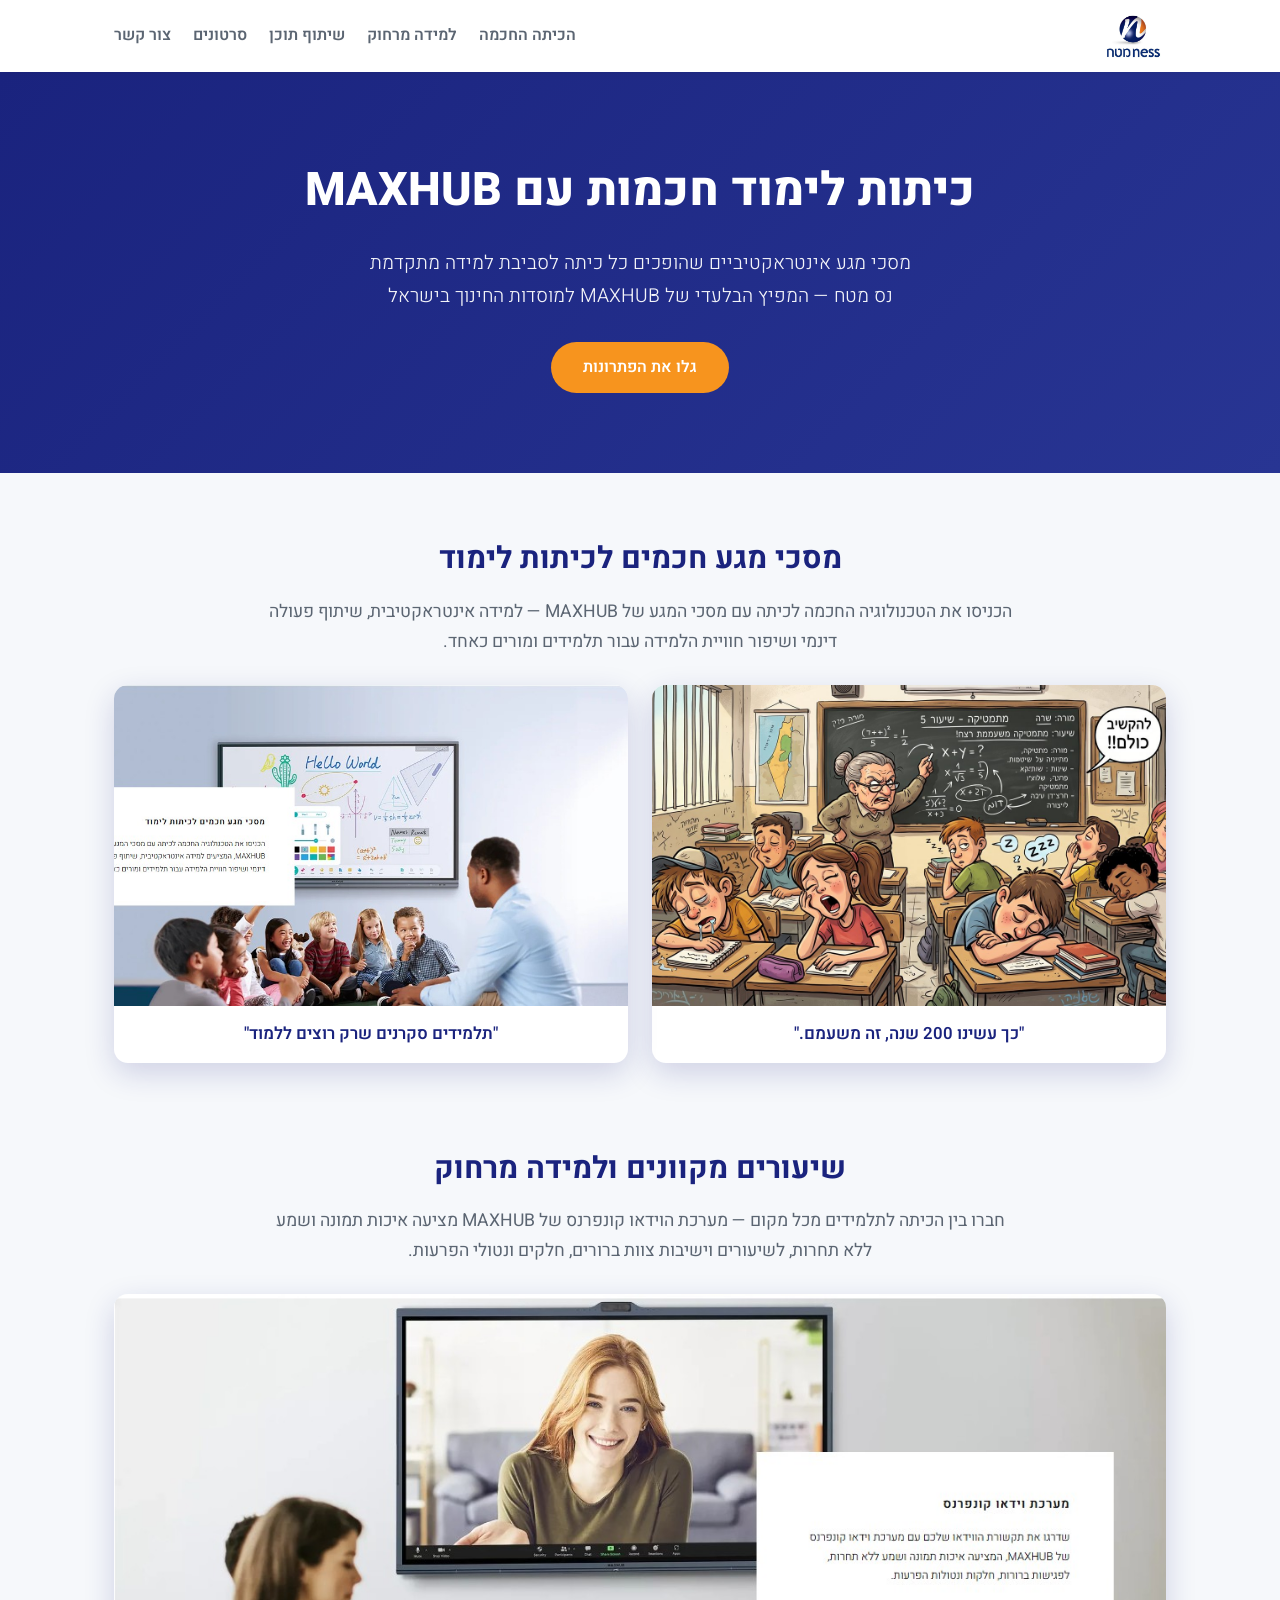
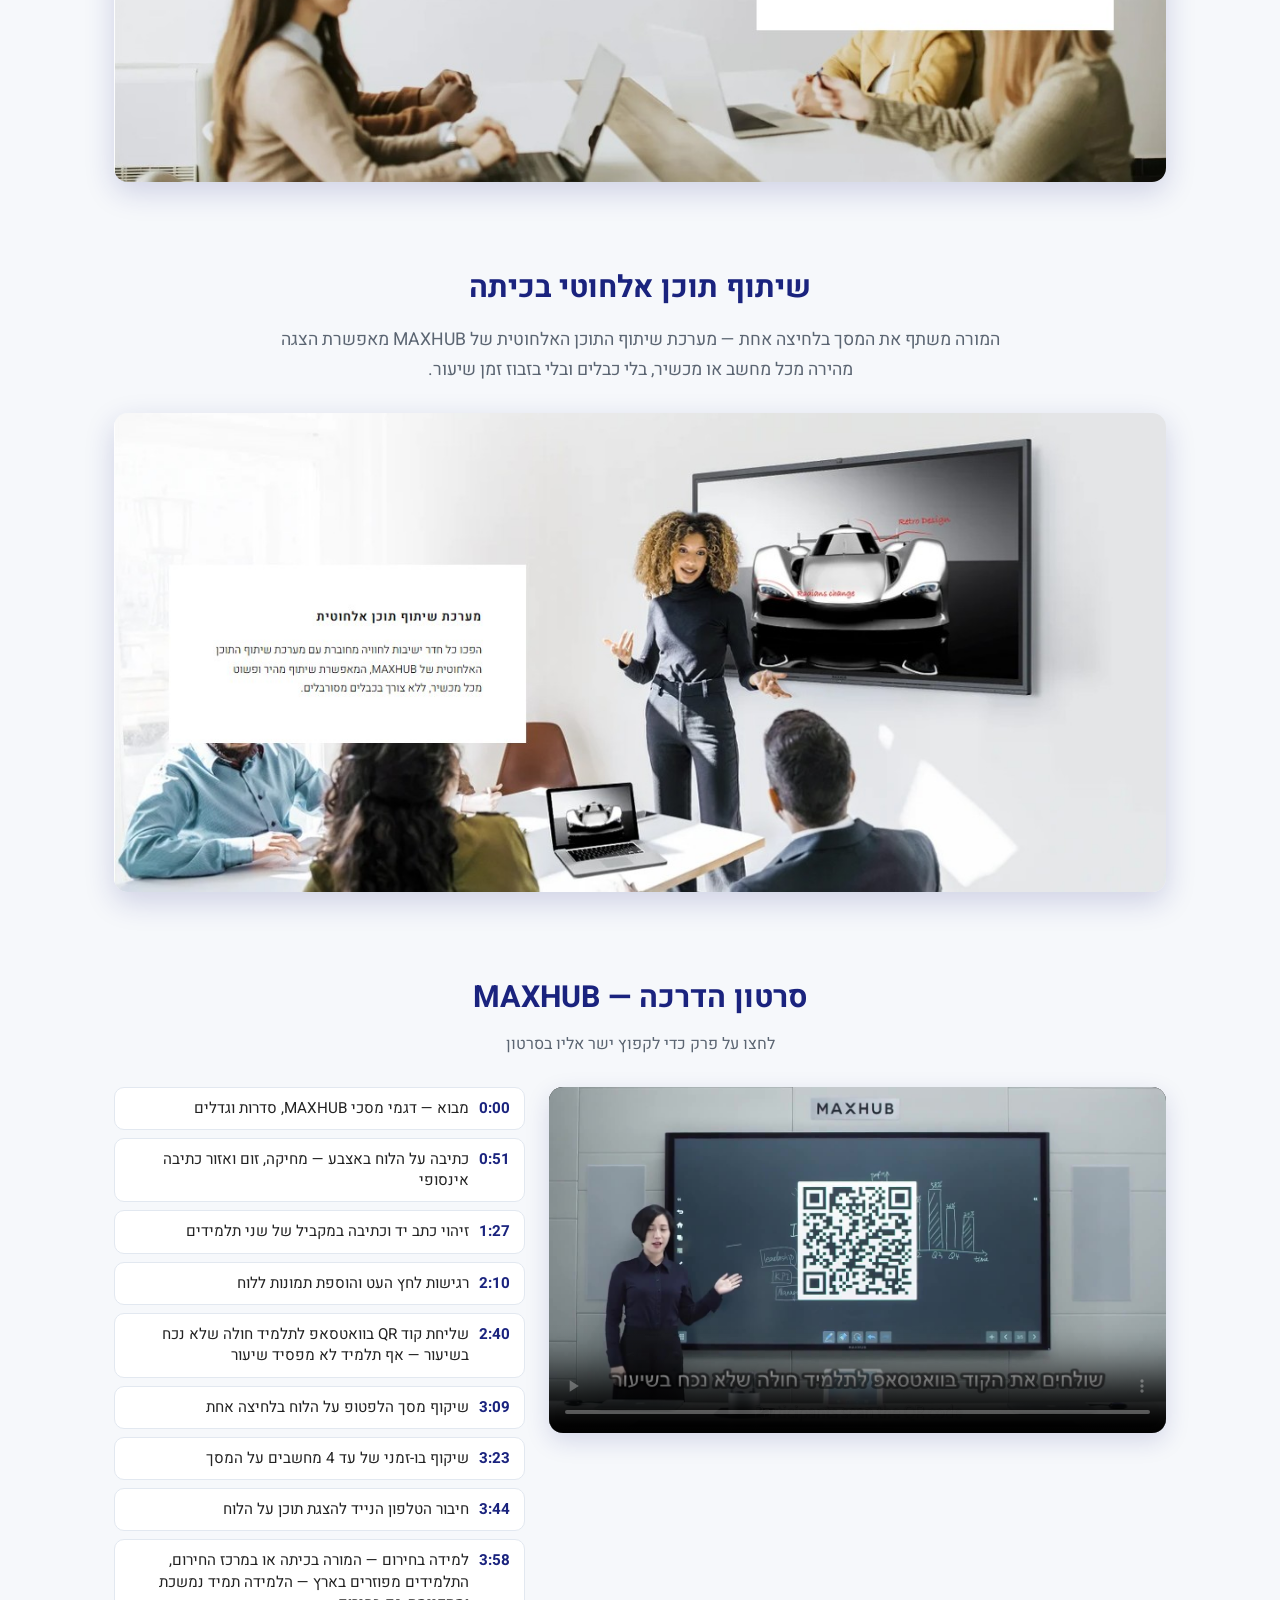
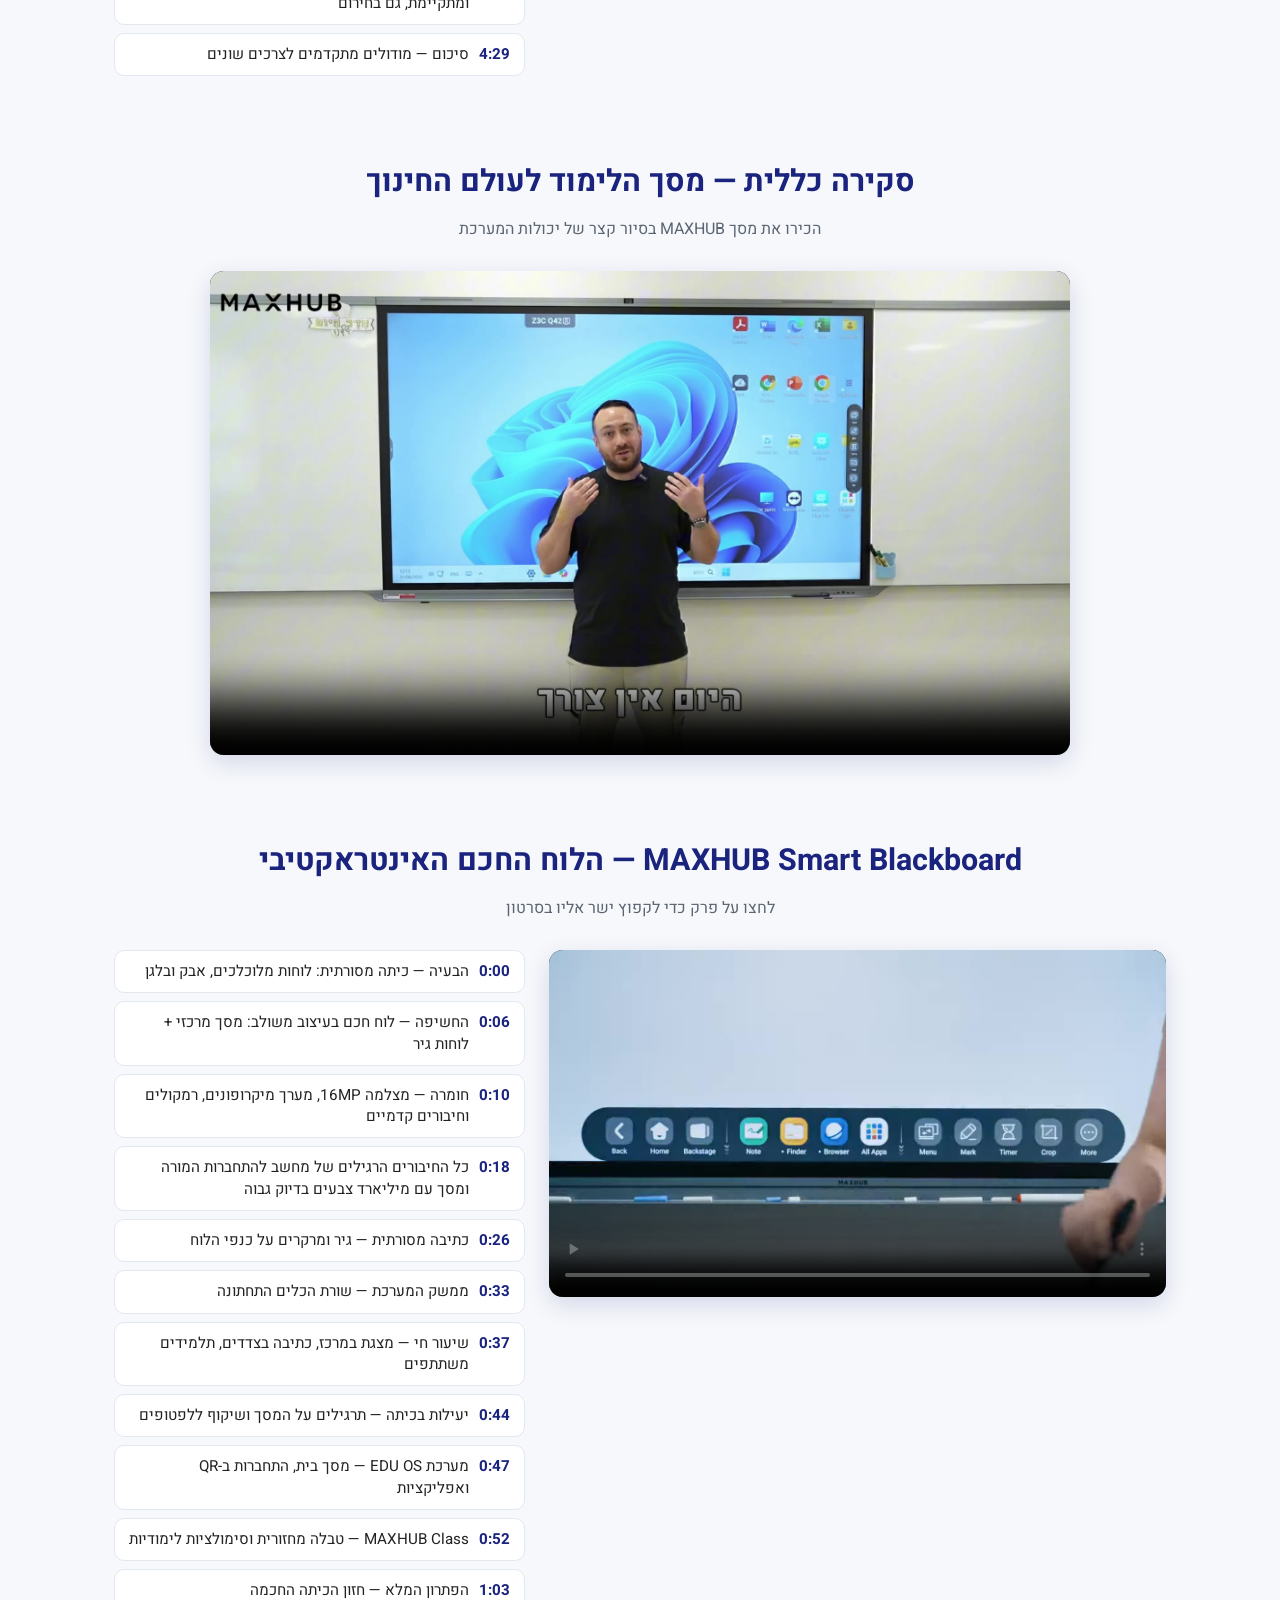
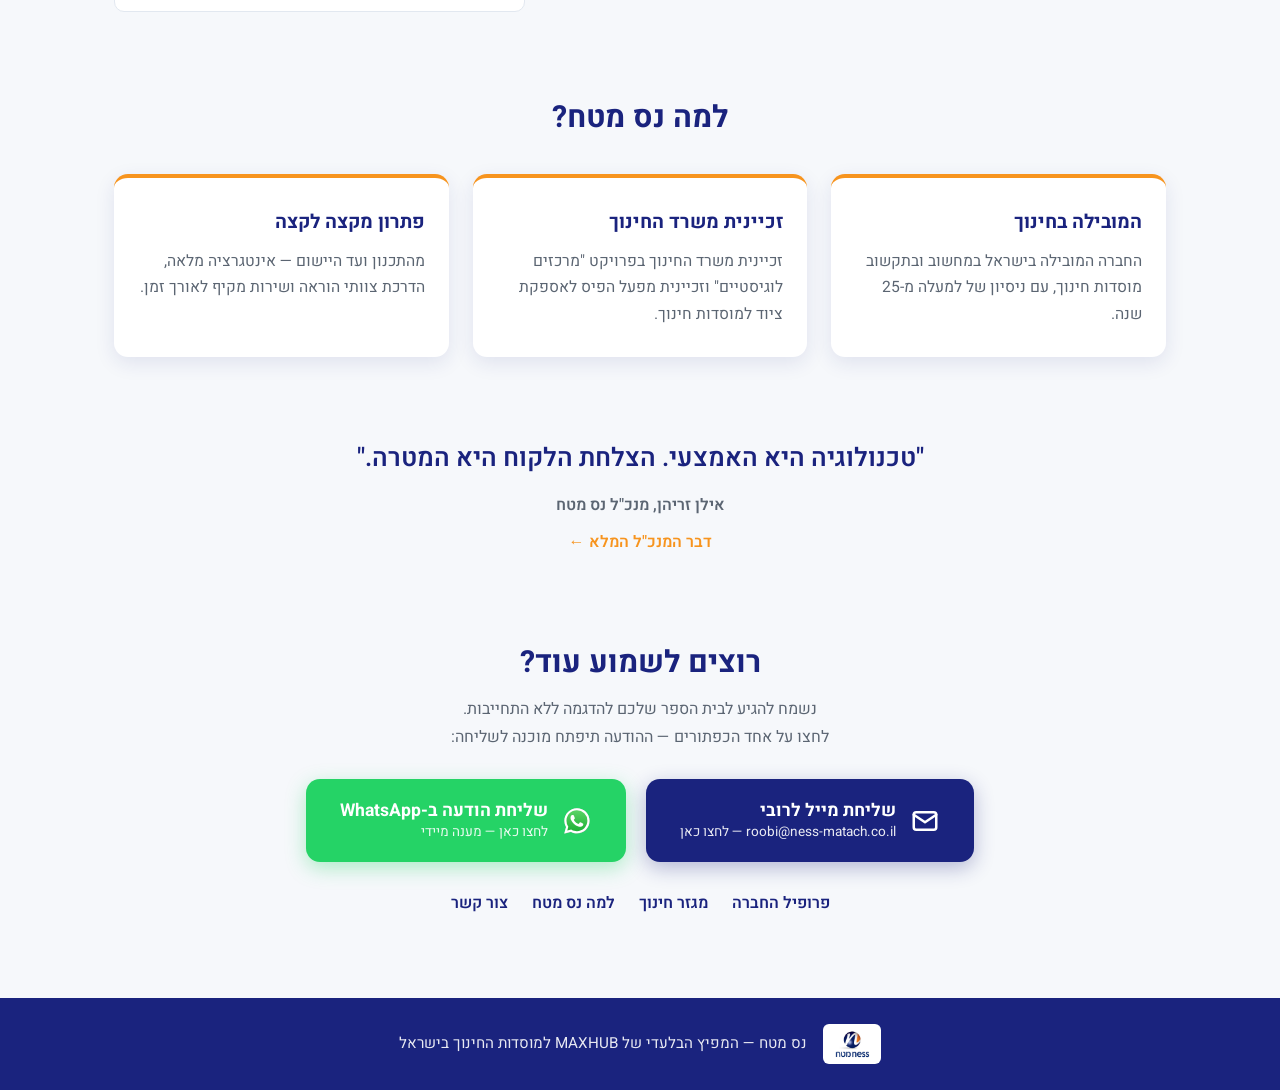
==== commit 44922dd4: "Replace YouTube tutorial with local MP4 and burned Hebrew subtitles Generated with [Devin](https://d" ====
--- a/index.html
+++ b/index.html
@@ -69,17 +69,19 @@
       <h2>סרטון הדרכה — MAXHUB</h2>
       <p class="lead">לחצו על פרק כדי לקפוץ ישר אליו בסרטון</p>
       <div class="video-layout">
-        <div class="video-frame"><div id="ytplayer"></div></div>
+        <div class="video-frame">
+          <video id="tutplayer" controls preload="metadata" poster="images/tutorial-poster.jpg" src="videos/tutorial.mp4"></video>
+        </div>
         <ol class="chapters">
           <li><button data-t="0"><span class="ch-time">0:00</span> מבוא — דגמי מסכי MAXHUB, סדרות וגדלים</button></li>
           <li><button data-t="51"><span class="ch-time">0:51</span> כתיבה על הלוח באצבע — מחיקה, זום ואזור כתיבה אינסופי</button></li>
           <li><button data-t="87"><span class="ch-time">1:27</span> זיהוי כתב יד וכתיבה במקביל של שני תלמידים</button></li>
           <li><button data-t="130"><span class="ch-time">2:10</span> רגישות לחץ העט והוספת תמונות ללוח</button></li>
-          <li><button data-t="160"><span class="ch-time">2:40</span> שמירת שיעור בקוד QR ושליחתו לתלמיד בבית</button></li>
+          <li><button data-t="160"><span class="ch-time">2:40</span> שליחת קוד QR בוואטסאפ לתלמיד חולה שלא נכח בשיעור — אף תלמיד לא מפסיד שיעור</button></li>
           <li><button data-t="189"><span class="ch-time">3:09</span> שיקוף מסך הלפטופ על הלוח בלחיצה אחת</button></li>
           <li><button data-t="203"><span class="ch-time">3:23</span> שיקוף בו-זמני של עד 4 מחשבים על המסך</button></li>
           <li><button data-t="224"><span class="ch-time">3:44</span> חיבור הטלפון הנייד להצגת תוכן על הלוח</button></li>
-          <li><button data-t="238"><span class="ch-time">3:58</span> למידה מרחוק בחירום — המורה בכיתה, התלמידים בבית בזום</button></li>
+          <li><button data-t="238"><span class="ch-time">3:58</span> למידה בחירום — המורה בכיתה או במרכז החירום, התלמידים מפוזרים בארץ — הלמידה תמיד נמשכת ומתקיימת, גם בחירום</button></li>
           <li><button data-t="269"><span class="ch-time">4:29</span> סיכום — מודולים מתקדמים לצרכים שונים</button></li>
         </ol>
       </div>
@@ -171,69 +173,39 @@
   </footer>
 
   <script>
-    var tag = document.createElement('script');
-    tag.src = 'https://www.youtube.com/iframe_api';
-    document.head.appendChild(tag);
-
-    var player;
-    function onYouTubeIframeAPIReady() {
-      player = new YT.Player('ytplayer', {
-        videoId: '9a6a4WW2w-Y',
-        playerVars: { rel: 0, modestbranding: 1, playsinline: 1, hl: 'he' }
+    function setupChapters(video, btns) {
+      var starts = Array.prototype.map.call(btns, function (b) { return +b.dataset.t; });
+      var end = Infinity;
+
+      btns.forEach(function (btn, i) {
+        btn.addEventListener('click', function () {
+          video.currentTime = parseInt(btn.dataset.t, 10);
+          end = i + 1 < starts.length ? starts[i + 1] : Infinity;
+          video.play();
+        });
+      });
+
+      video.addEventListener('timeupdate', function () {
+        var t = video.currentTime, current = 0;
+        if (t >= end) {
+          video.pause();
+          end = Infinity;
+        }
+        for (var i = 0; i < starts.length; i++) {
+          if (t >= starts[i]) current = i;
+        }
+        btns.forEach(function (b, i) { b.classList.toggle('active', i === current); });
       });
     }
 
-    var chapterBtns = document.querySelectorAll('#videos .chapters button');
-    var chapterStarts = Array.prototype.map.call(chapterBtns, function (b) { return +b.dataset.t; });
-    var ytEnd = Infinity;
-
-    chapterBtns.forEach(function (btn, i) {
-      btn.addEventListener('click', function () {
-        if (player && player.seekTo) {
-          player.seekTo(parseInt(btn.dataset.t, 10), true);
-          ytEnd = i + 1 < chapterStarts.length ? chapterStarts[i + 1] : Infinity;
-          player.playVideo();
-        }
-      });
-    });
-
-    setInterval(function () {
-      if (!player || !player.getCurrentTime) return;
-      var t = player.getCurrentTime(), current = 0;
-      if (t >= ytEnd) {
-        player.pauseVideo();
-        ytEnd = Infinity;
-      }
-      for (var i = 0; i < chapterStarts.length; i++) {
-        if (t >= chapterStarts[i]) current = i;
-      }
-      chapterBtns.forEach(function (b, i) { b.classList.toggle('active', i === current); });
-    }, 800);
-
-    var bbVideo = document.getElementById('bbplayer');
-    var bbBtns = document.querySelectorAll('#blackboard .chapters button');
-    var bbStarts = Array.prototype.map.call(bbBtns, function (b) { return +b.dataset.t; });
-    var bbEnd = Infinity;
-
-    bbBtns.forEach(function (btn, i) {
-      btn.addEventListener('click', function () {
-        bbVideo.currentTime = parseInt(btn.dataset.t, 10);
-        bbEnd = i + 1 < bbStarts.length ? bbStarts[i + 1] : Infinity;
-        bbVideo.play();
-      });
-    });
-
-    bbVideo.addEventListener('timeupdate', function () {
-      var t = bbVideo.currentTime, current = 0;
-      if (t >= bbEnd) {
-        bbVideo.pause();
-        bbEnd = Infinity;
-      }
-      for (var i = 0; i < bbStarts.length; i++) {
-        if (t >= bbStarts[i]) current = i;
-      }
-      bbBtns.forEach(function (b, i) { b.classList.toggle('active', i === current); });
-    });
+    setupChapters(
+      document.getElementById('tutplayer'),
+      document.querySelectorAll('#videos .chapters button')
+    );
+    setupChapters(
+      document.getElementById('bbplayer'),
+      document.querySelectorAll('#blackboard .chapters button')
+    );
   </script>
 
 </body>
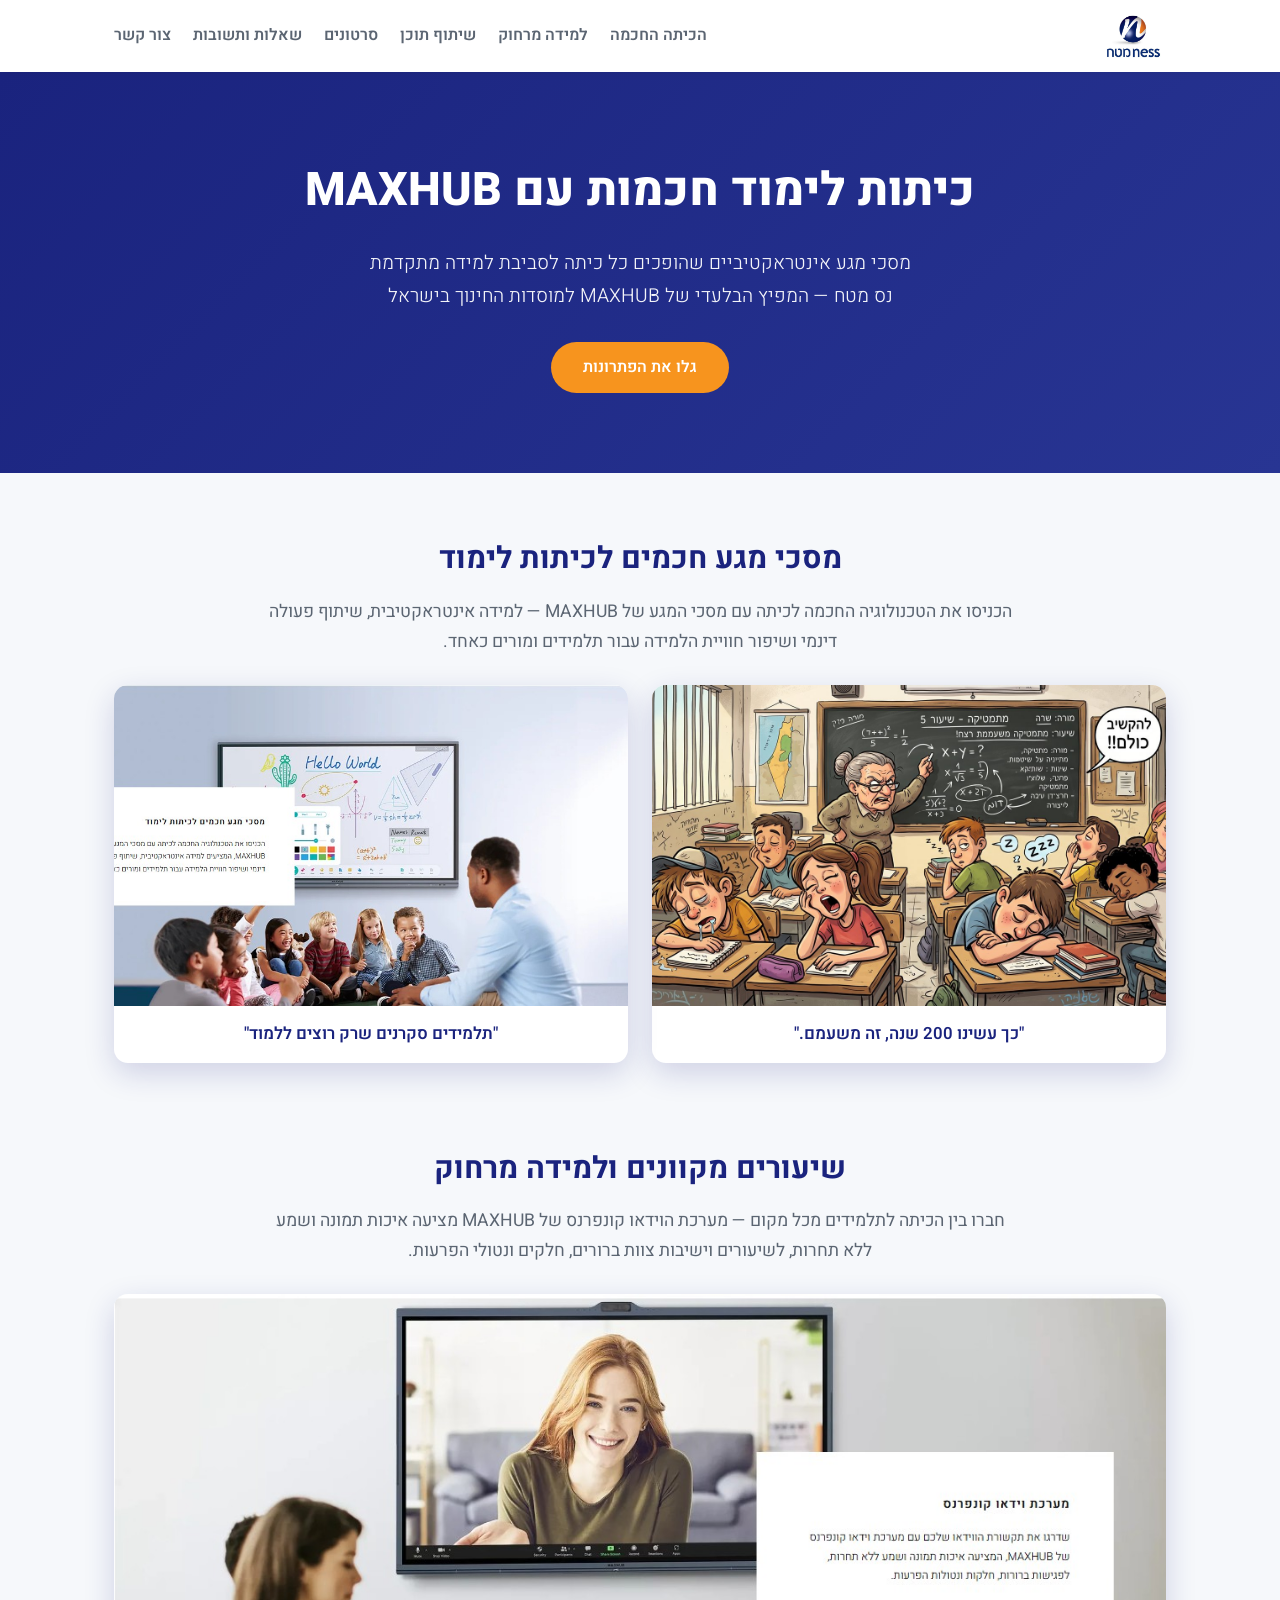
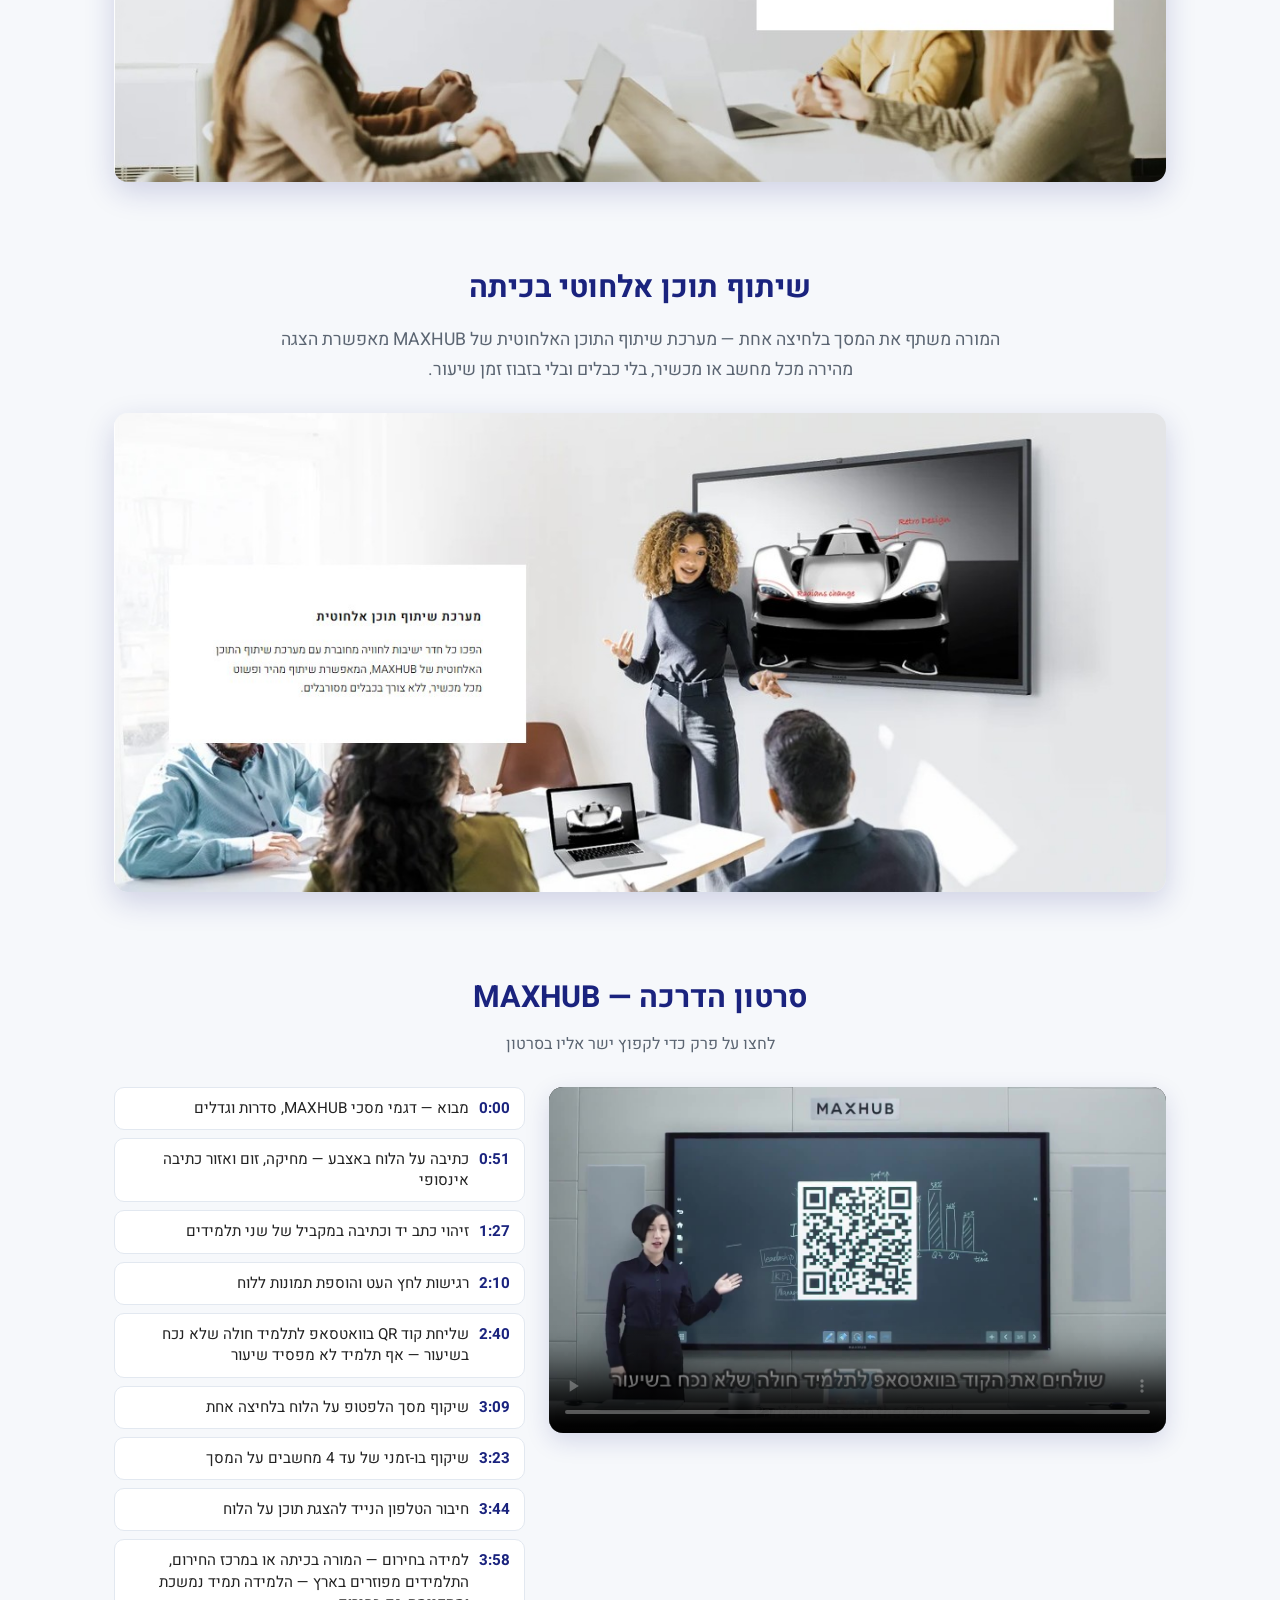
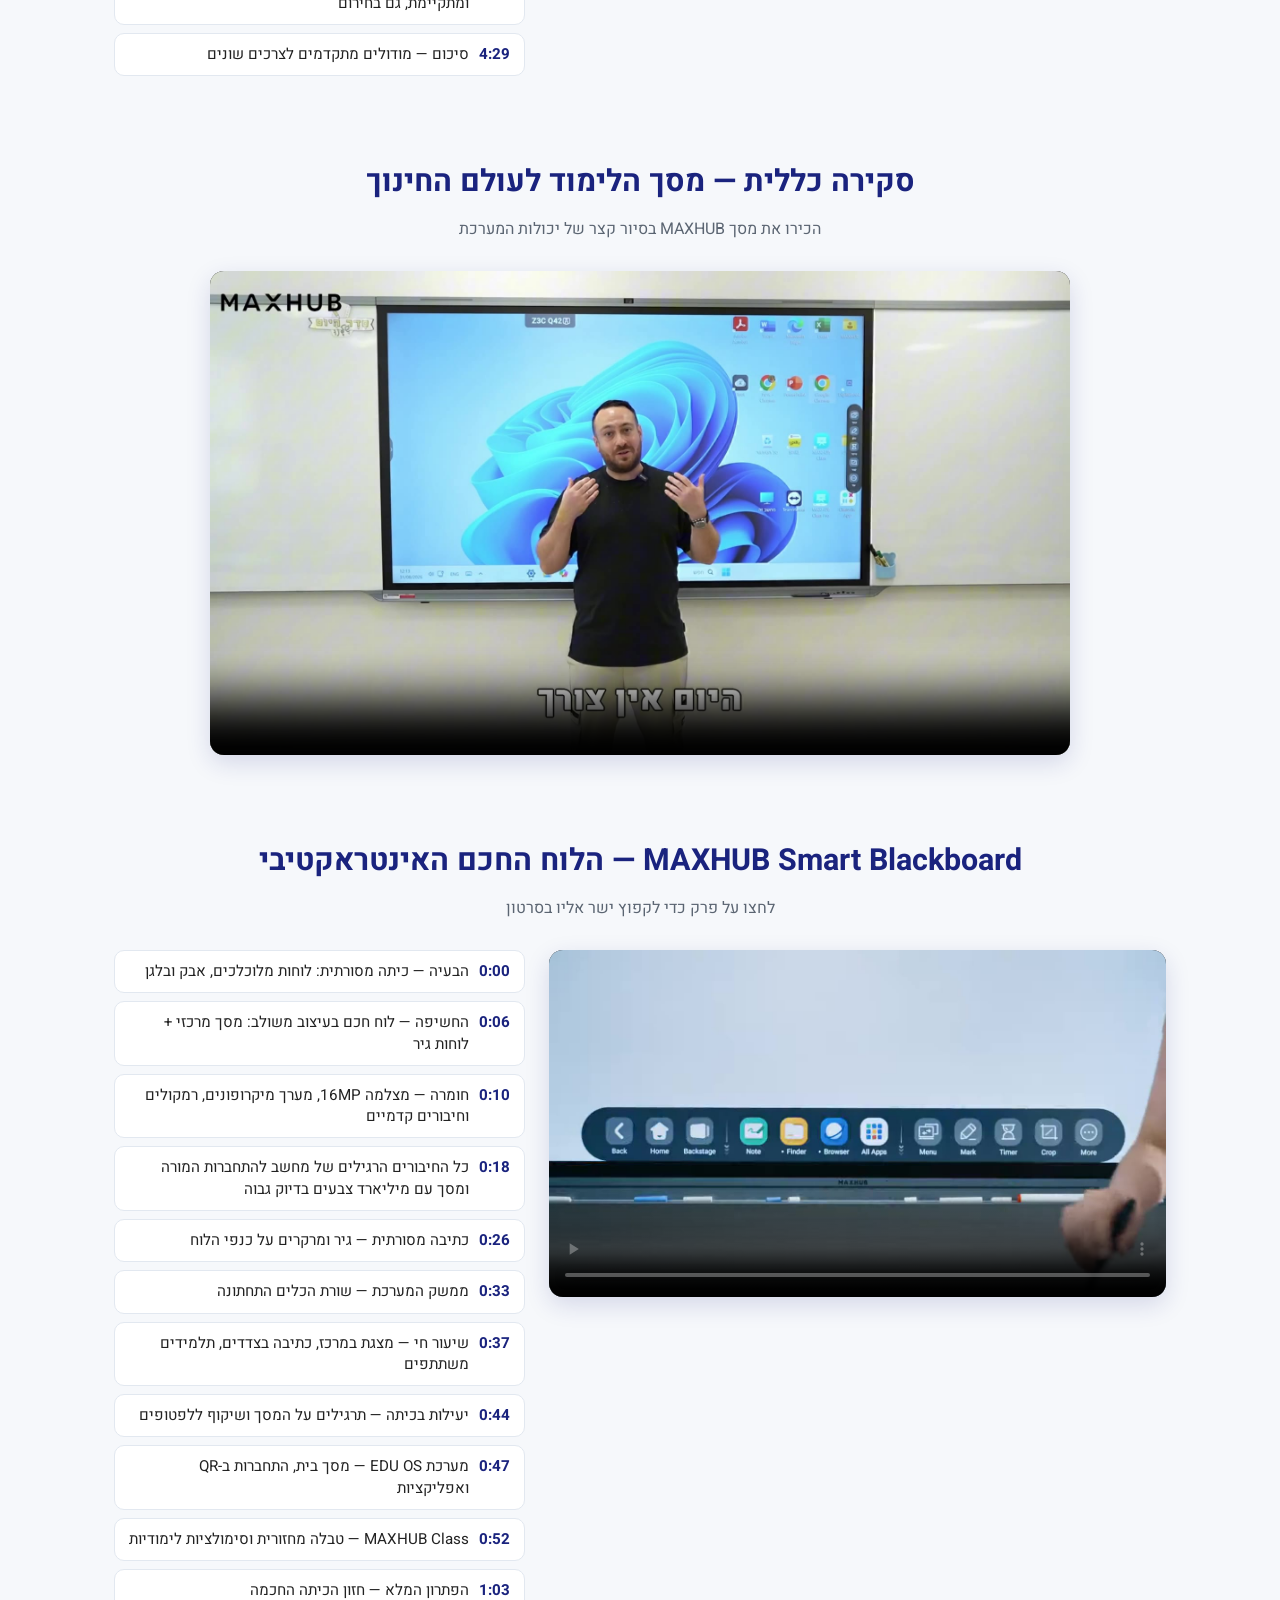
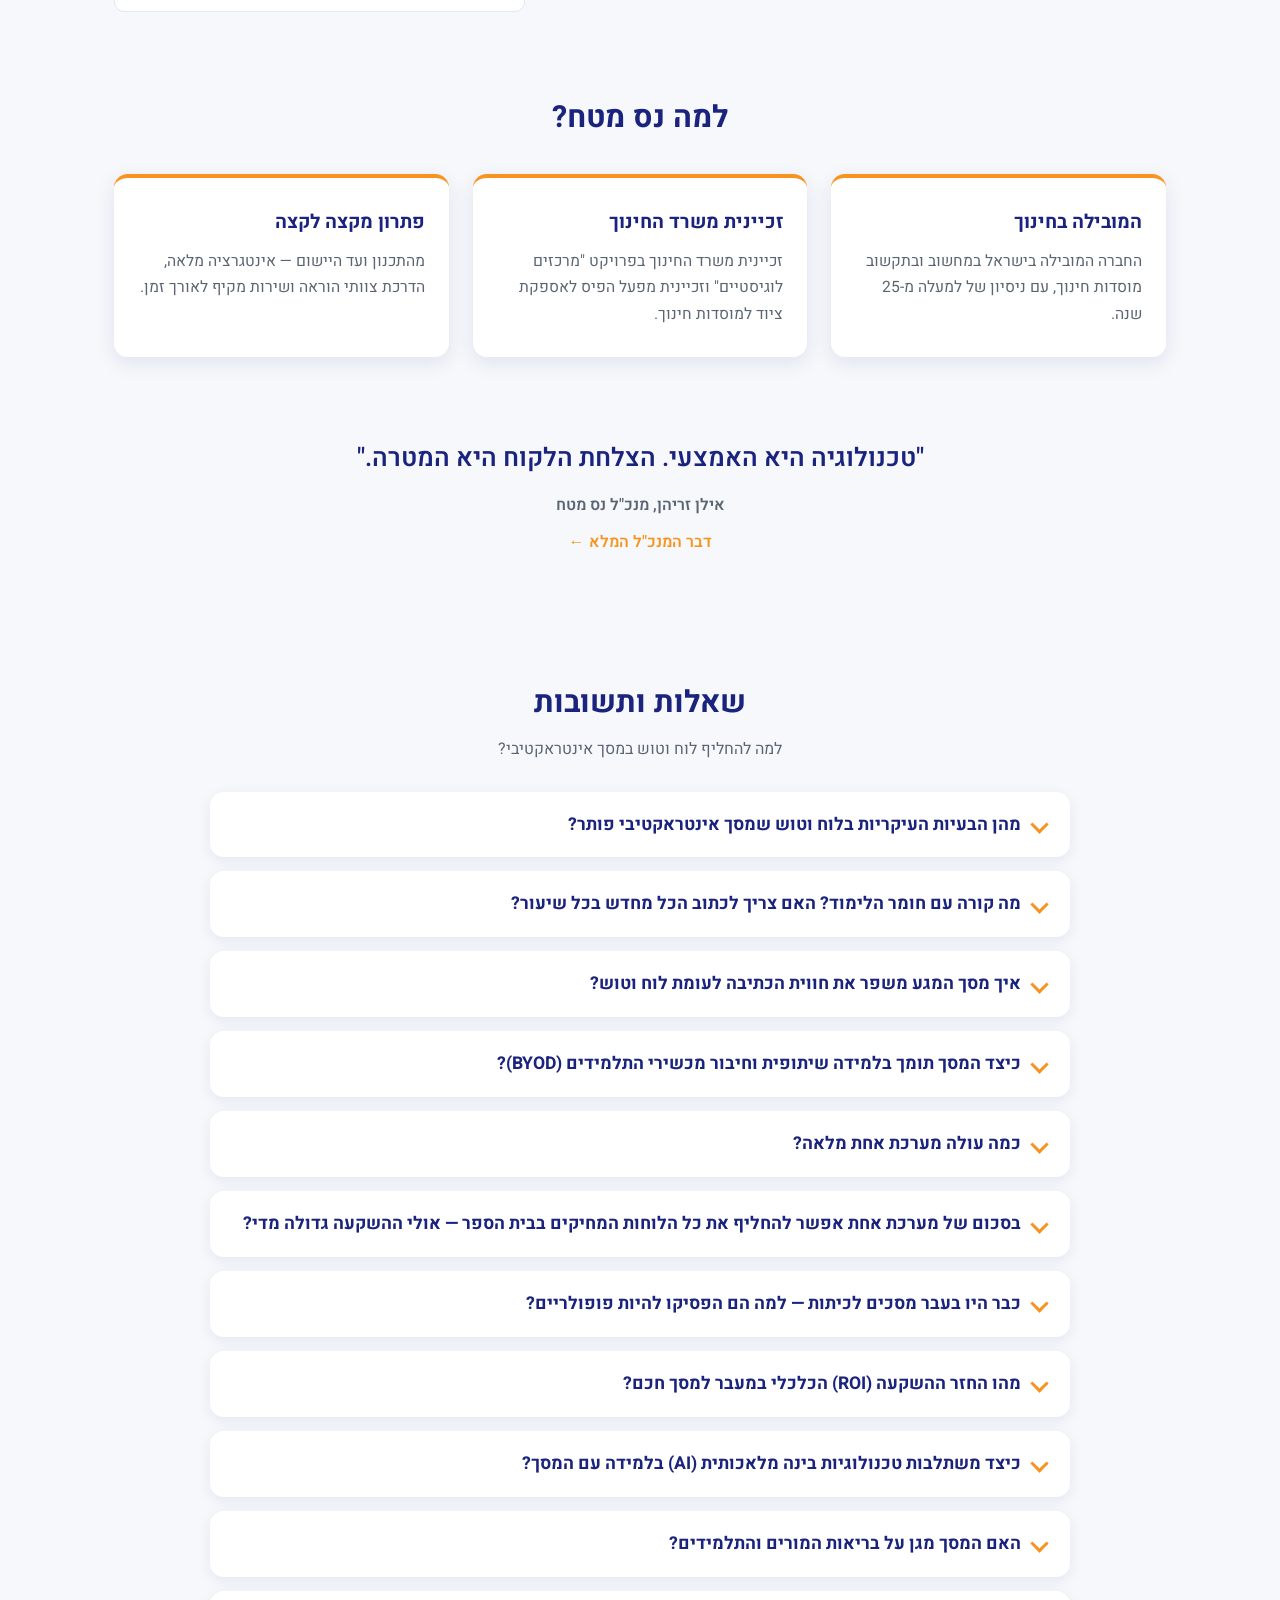
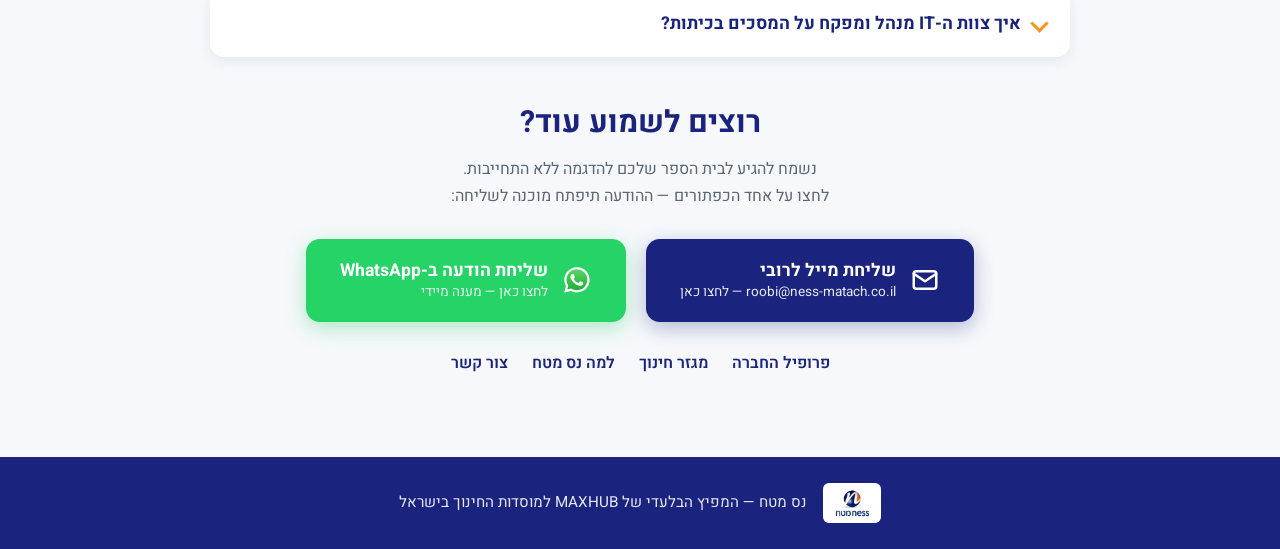
==== commit 79dc2a9e: "Add FAQ accordion to homepage and standalone FAQ page Generated with [Devin](https://devin.ai)  Co-A" ====
--- a/index.html
+++ b/index.html
@@ -23,6 +23,7 @@
         <a href="#remote">למידה מרחוק</a>
         <a href="#sharing">שיתוף תוכן</a>
         <a href="#videos">סרטונים</a>
+        <a href="#faq">שאלות ותשובות</a>
         <a href="#contact">צור קשר</a>
       </nav>
     </div>
@@ -142,6 +143,156 @@
       <a class="link-more" href="https://site.ness-matach.co.il/ceo/" target="_blank" rel="noopener">דבר המנכ"ל המלא ←</a>
     </section>
 
+    <section id="faq" class="videos">
+      <h2>שאלות ותשובות</h2>
+      <p class="lead">למה להחליף לוח וטוש במסך אינטראקטיבי?</p>
+      <div class="faq">
+        <details class="qa">
+          <summary>מהן הבעיות העיקריות בלוח וטוש שמסך אינטראקטיבי פותר?</summary>
+          <div class="answer">
+            <p>לוח וטוש מסורתי יוצר מספר אתגרים מרכזיים בכיתה הלימודית:</p>
+            <ul>
+              <li><strong>אובדן קשב ומעורבות:</strong> קשה לשמור על ריכוז התלמידים בשיעורים ארוכים ללא אלמנטים ויזואליים ואינטראקטיביים.</li>
+              <li><strong>סרבול טכנולוגי:</strong> בזבוז זמן יקר על חיבור כבלים, הגדרות ותקלות טכניות בעת שילוב מצגות.</li>
+              <li><strong>קושי בלמידה היברידית:</strong> לוח וטוש אינו מאפשר לשלב בצורה חלקה תלמידים הלומדים מהבית יחד עם כיתה פרונטלית.</li>
+            </ul>
+          </div>
+        </details>
+
+        <details class="qa">
+          <summary>מה קורה עם חומר הלימוד? האם צריך לכתוב הכל מחדש בכל שיעור?</summary>
+          <div class="answer">
+            <p>לא. מסך אינטראקטיבי מאפשר לנהל את תוכן השיעור בצורה דיגיטלית הוליסטית מקצה לקצה:</p>
+            <ul>
+              <li><strong>הכנה מראש:</strong> יצירת תכנים אינטראקטיביים בקלות לפני השיעור.</li>
+              <li><strong>הקלטה בלחיצת כפתור:</strong> הקלטת השיעור, קול המורה ותוכן המסך באופן אוטומטי.</li>
+              <li><strong>הפצה ונגישות:</strong> העלאה ישירה של השיעורים והסיכומים לשרתי בית הספר או ל-Moodle לטובת תלמידים שנעדרו או לצורך חזרה למבחנים.</li>
+            </ul>
+          </div>
+        </details>
+
+        <details class="qa">
+          <summary>איך מסך המגע משפר את חווית הכתיבה לעומת לוח וטוש?</summary>
+          <div class="answer">
+            <p>מסכי מגע מתקדמים מציעים חווית כתיבה טבעית המדמה כתיבה על נייר או לוח, ללא החסרונות של טושים שמתייבשים או נמחקים באופן חלקי:</p>
+            <ul>
+              <li><strong>אפס השהיה (Near Zero Latency):</strong> התגובה של המסך מיידית וחלקה.</li>
+              <li><strong>זיהוי עוצמת לחיצה:</strong> עובי הקו משתנה לפי עוצמת הלחיצה של המורה.</li>
+              <li><strong>50 נקודות מגע בו-זמנית:</strong> מאפשר למספר משתתפים לכתוב ולעבוד על המסך בו-זמנית.</li>
+            </ul>
+          </div>
+        </details>
+
+        <details class="qa">
+          <summary>כיצד המסך תומך בלמידה שיתופית וחיבור מכשירי התלמידים (BYOD)?</summary>
+          <div class="answer">
+            <p>בניגוד ללוח רגיל שבו רק המורה כותב, מסך אינטראקטיבי מאפשר למידה דו-כיוונית — תלמידים יכולים לשתף באופן אלחוטי את מסך הנייד, הטאבלט או הלפטופ שלהם:</p>
+            <ul>
+              <li><strong>תמיכה בכל הפרוטוקולים המובילים:</strong> AirPlay, Chromecast, Miracast ו-DLNA.</li>
+              <li><strong>פיצול מסך חכם:</strong> הצגת עד 4 מסכי תלמידים במקביל (ועד 9 בתוכנות מתקדמות) להשוואה, עבודה בקבוצות וביקורת עמיתים.</li>
+            </ul>
+          </div>
+        </details>
+
+        <details class="qa">
+          <summary>כמה עולה מערכת אחת מלאה?</summary>
+          <div class="answer">
+            <p>בתקופת ההרצה מחיר המערכת הוא רק 20,200 ש"ח. המחיר כולל:</p>
+            <ul>
+              <li><strong>מסך מגע 86 אינץ'</strong></li>
+              <li><strong>שני מחשבים מוטמעים במערכת:</strong> מחשב Android ומחשב Windows 11 מלא</li>
+              <li><strong>שני לוחות מחיקים</strong> — מימין ומשמאל — לכתיבה מסורתית בטוש</li>
+              <li><strong>הובלה לאתר והתקנה מלאה</strong></li>
+              <li><strong>שלוש שנים אחריות ומע"מ כחוק</strong></li>
+            </ul>
+          </div>
+        </details>
+
+        <details class="qa">
+          <summary>בסכום של מערכת אחת אפשר להחליף את כל הלוחות המחיקים בבית הספר — אולי ההשקעה גדולה מדי?</summary>
+          <div class="answer">
+            <p>בואו נפרק את הרכיבים כדי להבין את העלות האמיתית:</p>
+            <ul>
+              <li><strong>מחשב Windows</strong> חייב להיות בכל כיתה בכל מקרה.</li>
+              <li><strong>מחשב Android</strong> הוא שדרוג שמאפשר להוריד את כל האפליקציות מחנות Google — למשל Kahoot ליצירת חידונים. מחשב כזה עולה כ-3,000 ש"ח בפני עצמו.</li>
+              <li><strong>המסך עצמו</strong> מחליף ערכת מקרן מלאה בכיתה — וגם לזה יש עלות ידועה.</li>
+              <li><strong>שני לוחות מחיקים מסורתיים</strong> — כמו פעם, למי שעדיין רוצה לכתוב בטוש.</li>
+              <li><strong>שלוש שנות אחריות מלאה</strong> על שלושת הרכיבים — שלוש שנים בלי החלפת נורות למקרן ובלי תשלום על תיקוני מחשבים. גם זה שווה כסף.</li>
+            </ul>
+            <p>ומעבר לזה — יש דברים שקשה לכמת בכסף:</p>
+            <p>כמה שיעורים פרטיים יחסכו לתלמידים בזכות היכולת להיכנס לענן הבית-ספרי ולצפות בשיעור מוקלט — עם המורה שהתלמיד מכיר, בסביבה שהוא מכיר ובמונחים שהוא מכיר?</p>
+            <p>דמיינו שכבר יש לוחות חכמים בכל השכבה, וצריך מרתון חזרה למבחן במתמטיקה — אבל יש רק מורה זמין אחד. המורה מעביר שיעור סימולטני לכל השכבה מכיתה אחת: תלמיד מכיתה אחרת יכול לשאול שאלה, כולם רואים ושומעים אותו, והמורה משיב לו. האם אפשר לכמת יתרון כזה בכסף?</p>
+            <p>ואת ברכת השנה הטובה יעביר ראש העיר מלשכתו לכלל התלמידים בשידור חי לכל הכיתות — גם זה שווה זהב.</p>
+          </div>
+        </details>
+
+        <details class="qa">
+          <summary>כבר היו בעבר מסכים לכיתות — למה הם הפסיקו להיות פופולריים?</summary>
+          <div class="answer">
+            <p>בעבר לא היה יצרן ברמה של MAXHUB העולמית שלקח על עצמו לייצר פתרון עובד — במיוחד לכיתות לימוד. הפתרון כולל:</p>
+            <ul>
+              <li>מסך עמיד למכות ולעבודה יומיומית בכיתה.</li>
+              <li>זווית צפייה רחבה — התלמיד רואה היטב גם כשהוא יושב בזווית למסך.</li>
+              <li>פיתוח תכנים ייעודי למסך.</li>
+              <li>תמיכה ושלוש שנות אחריות על ידי נציגות רצינית בישראל — יבואן מוכר הפועל בתחום משנות ה-80.</li>
+            </ul>
+            <p>והפתרון מגיע בדיוק בזמן שהתנאים הבשילו בארץ: אינטרנט סיבים כמעט בכל בית ספר, מסכים התומכים ברזולוציית 4K, צבעים ורגישות שלא היו בעבר — וההחלטות הפדגוגיות והתקציב בידי המנהל/ת.</p>
+            <p>יש מאות התקנות בעולם וכבר עשרות התקנות בארץ — עם ממליצים מרוצים.</p>
+          </div>
+        </details>
+
+        <details class="qa">
+          <summary>מהו החזר ההשקעה (ROI) הכלכלי במעבר למסך חכם?</summary>
+          <div class="answer">
+            <p>מעבר למסך אינטראקטיבי מייצר חיסכון כספי ישיר וארוך טווח:</p>
+            <ul>
+              <li><strong>חיסכון משמעותי בשיעורים פרטיים לתלמידים:</strong> תלמיד שנעדר צופה בשיעור המוקלט של המורה שלו — במקום שיעור פרטי בתשלום.</li>
+              <li>ביטול הרכש השוטף של טושים, מוחקים וציוד מתכלה.</li>
+              <li>חיסכון דרסטי בהדפסות, טונרים ונייר.</li>
+              <li>ביטול הצורך בהחלפת נורות מקרן יקרות והתייעלות אנרגטית.</li>
+              <li>עמידות גבוהה לאורך זמן בזכות זכוכית מוקשחת (Mohs Level 7) למניעת שריטות ושברים.</li>
+            </ul>
+          </div>
+        </details>
+
+        <details class="qa">
+          <summary>כיצד משתלבות טכנולוגיות בינה מלאכותית (AI) בלמידה עם המסך?</summary>
+          <div class="answer">
+            <p>המסכים כוללים רכיבי מעבד ייעודיים ל-AI המאפשרים תכונות מתקדמות:</p>
+            <ul>
+              <li><strong>Circle &amp; Go:</strong> הקפת טקסט או אלמנט בעיגול על המסך לקבלת מידע מיידי מוויקיפדיה או תמונות מהרשת.</li>
+              <li><strong>Live Subtitles:</strong> יצירת כתוביות ותרגום בזמן אמת עבור סרטונים המוקרנים בכיתה.</li>
+              <li><strong>Video Pilot:</strong> חלוקה אוטומטית של סרטוני וידאו ארוכים לפרקים וסיכומים ממוקדים.</li>
+            </ul>
+          </div>
+        </details>
+
+        <details class="qa">
+          <summary>האם המסך מגן על בריאות המורים והתלמידים?</summary>
+          <div class="answer">
+            <p>כן, למסכים אינטראקטיביים יש יתרון בריאותי בולט על פני לוח וטוש או מקרנים:</p>
+            <ul>
+              <li><strong>הגנה על העיניים:</strong> נטרול אור כחול ומניעת הבהובים (Flicker-Free בתקן TÜV הרשמי), יחד עם זווית צפייה רחבה וסינון השתקפויות (Anti-Glare).</li>
+              <li><strong>היגיינה:</strong> זכוכית אנטי-בקטריאלית המונעת העברת חיידקים במגע של מורים ותלמידים במסך.</li>
+              <li><strong>סביבה נקייה:</strong> ללא ריחות טושים או אבק גיר מזיק.</li>
+            </ul>
+          </div>
+        </details>
+
+        <details class="qa">
+          <summary>איך צוות ה-IT מנהל ומפקח על המסכים בכיתות?</summary>
+          <div class="answer">
+            <p>מערכות ניהול בענן (כגון MAXHUB Pivot) מאפשרות לצוות המחשוב:</p>
+            <ul>
+              <li>לעדכן גרסאות, להדליק/לכבות מסכים ולפתור תקלות מרחוק מבלי להגיע פיזית לכיתה.</li>
+              <li>לשדר הודעות חירום, התראות או לוחות זמנים באופן מיידי לכל המסכים בבית הספר בו-זמנית.</li>
+              <li>לקבל דוחות על זמני שימוש לצורך התייעלות באנרגיה ומשאבים.</li>
+            </ul>
+          </div>
+        </details>
+      </div>
+    </section>
+
     <section id="contact" class="contact">
       <h2>רוצים לשמוע עוד?</h2>
       <p class="lead">נשמח להגיע לבית הספר שלכם להדגמה ללא התחייבות.<br>לחצו על אחד הכפתורים — ההודעה תיפתח מוכנה לשליחה:</p>
--- a/style.css
+++ b/style.css
@@ -373,6 +373,71 @@
 }
 
 .links-row a:hover { color: var(--accent); }
+
+/* FAQ accordion */
+.faq-hero { padding: 55px 0; }
+
+.faq-page { padding: 50px 0 70px; }
+
+.faq-hero h1 { font-size: 2.2rem; }
+
+.faq {
+  max-width: 860px;
+  margin: 0 auto;
+  display: flex;
+  flex-direction: column;
+  gap: 14px;
+}
+
+.qa {
+  background: #fff;
+  border-radius: 14px;
+  box-shadow: 0 4px 14px rgba(26,35,126,.08);
+  overflow: hidden;
+}
+
+.qa summary {
+  list-style: none;
+  cursor: pointer;
+  padding: 18px 24px;
+  font-weight: 700;
+  font-size: 1.1rem;
+  color: var(--brand);
+  display: flex;
+  align-items: center;
+  gap: 12px;
+  transition: color .2s;
+}
+
+.qa summary::-webkit-details-marker { display: none; }
+
+.qa summary::before {
+  content: "";
+  flex-shrink: 0;
+  width: 10px;
+  height: 10px;
+  border-inline-end: 3px solid var(--accent);
+  border-bottom: 3px solid var(--accent);
+  transform: rotate(-45deg);
+  transition: transform .25s;
+}
+
+.qa[open] summary::before { transform: rotate(45deg); }
+
+.qa summary:hover { color: var(--accent); }
+
+.qa .answer {
+  padding: 0 24px 20px;
+  color: var(--text);
+}
+
+.qa .answer p { margin-bottom: 10px; }
+
+.qa .answer ul { padding-inline-start: 22px; }
+
+.qa .answer li { margin-bottom: 8px; }
+
+.qa .answer strong { color: var(--brand); }
 
 /* Footer */
 .site-footer {
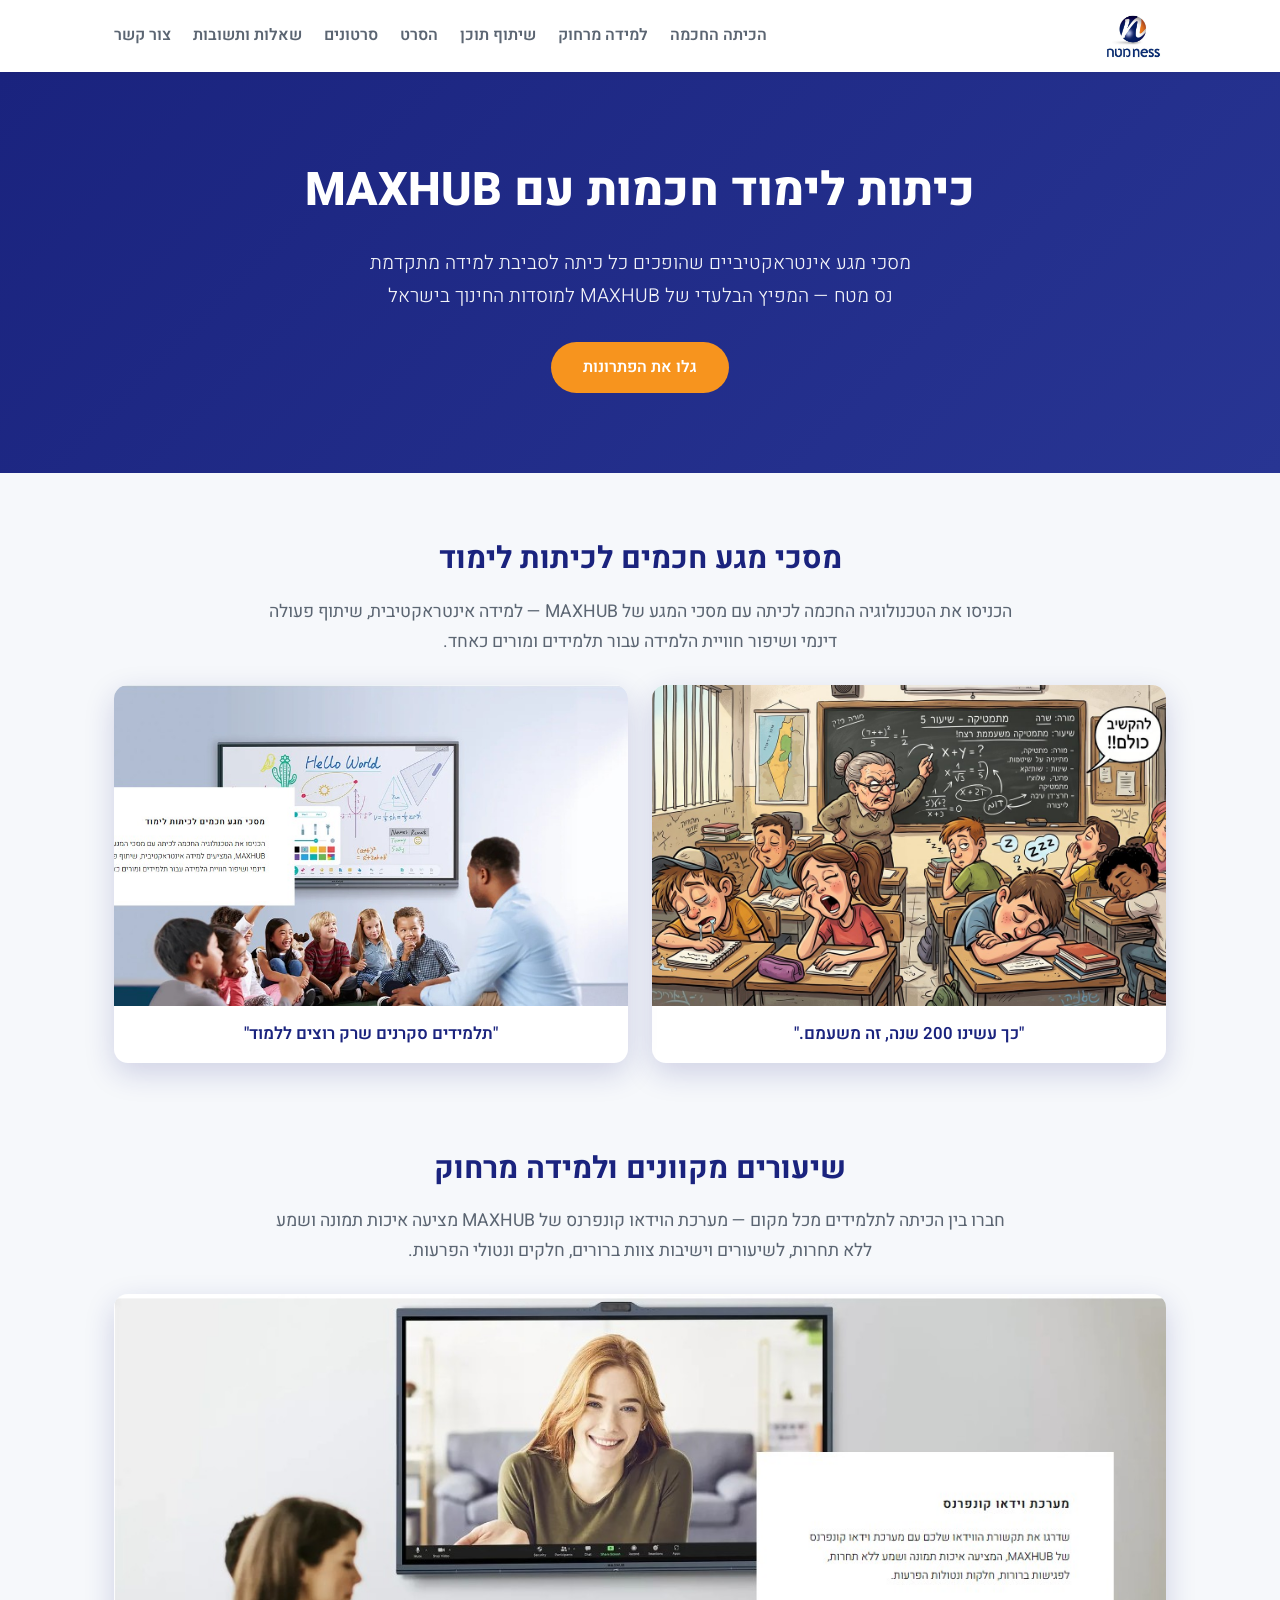
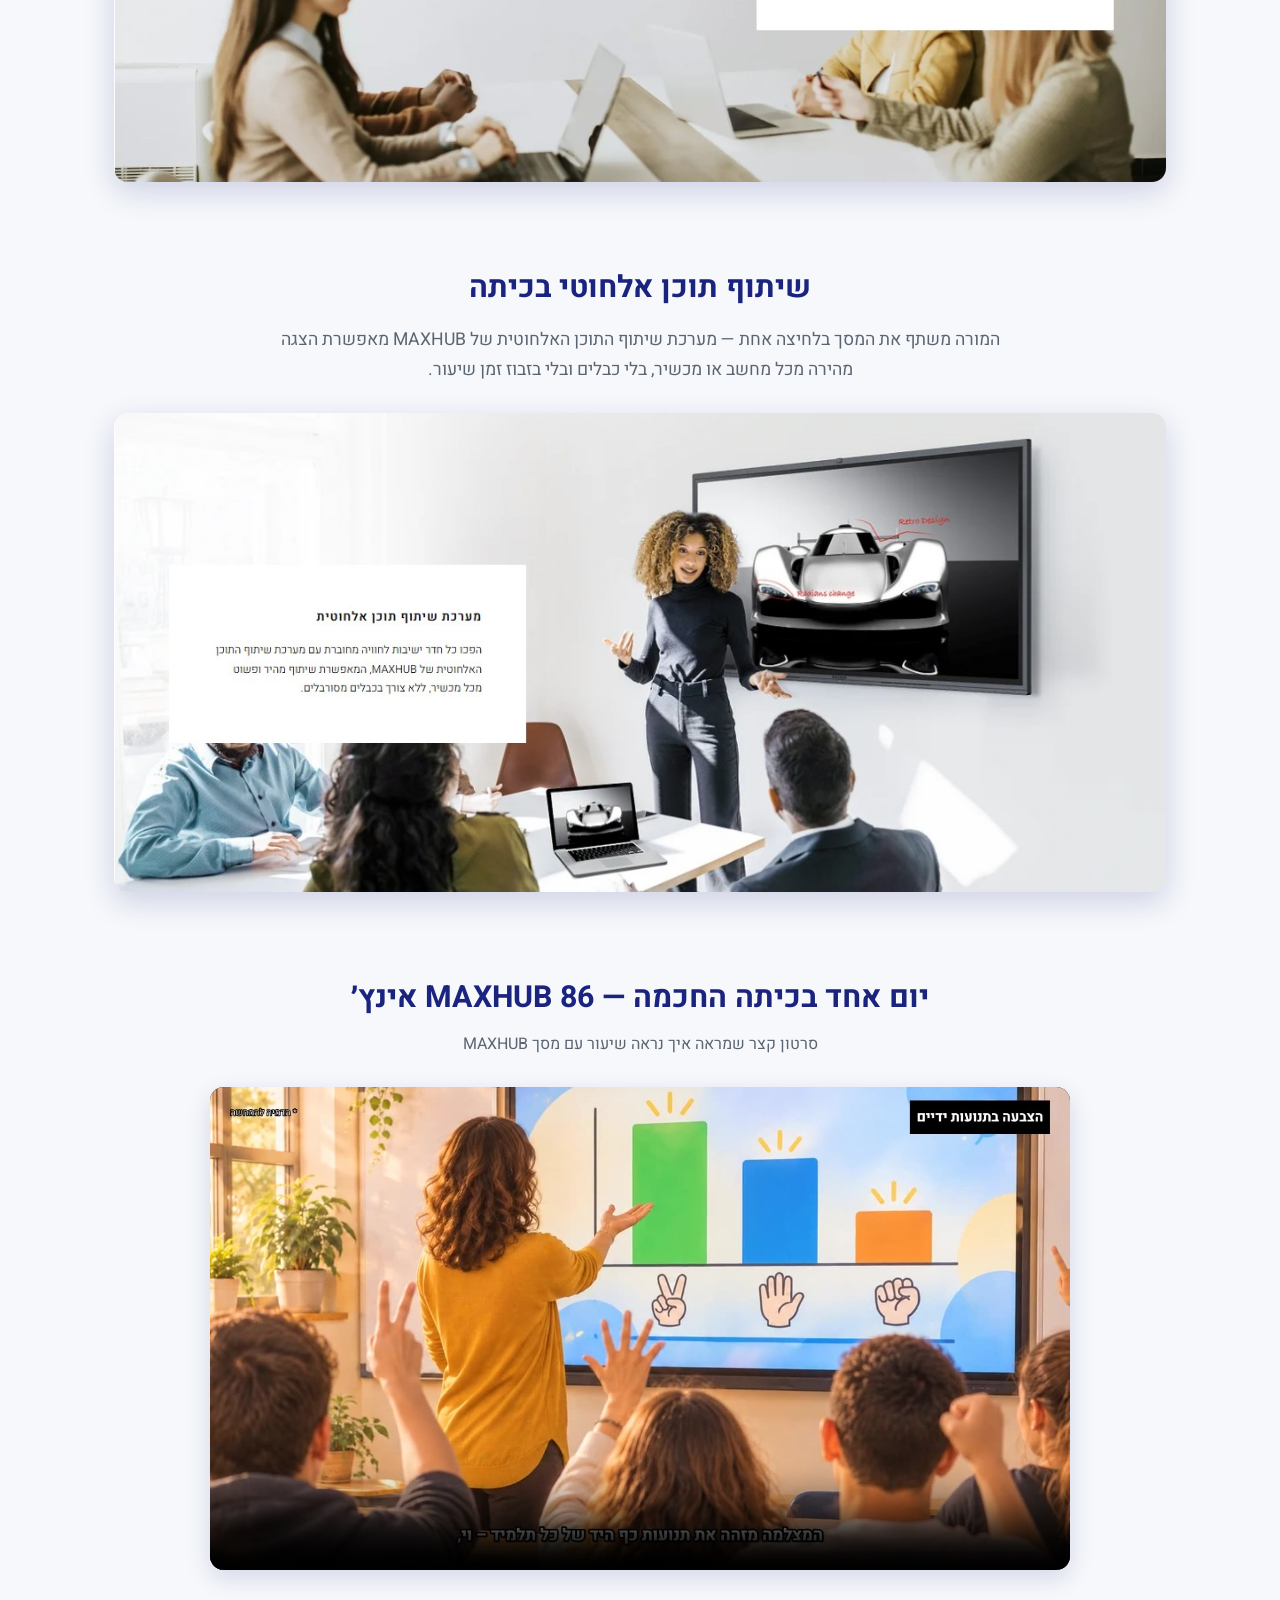
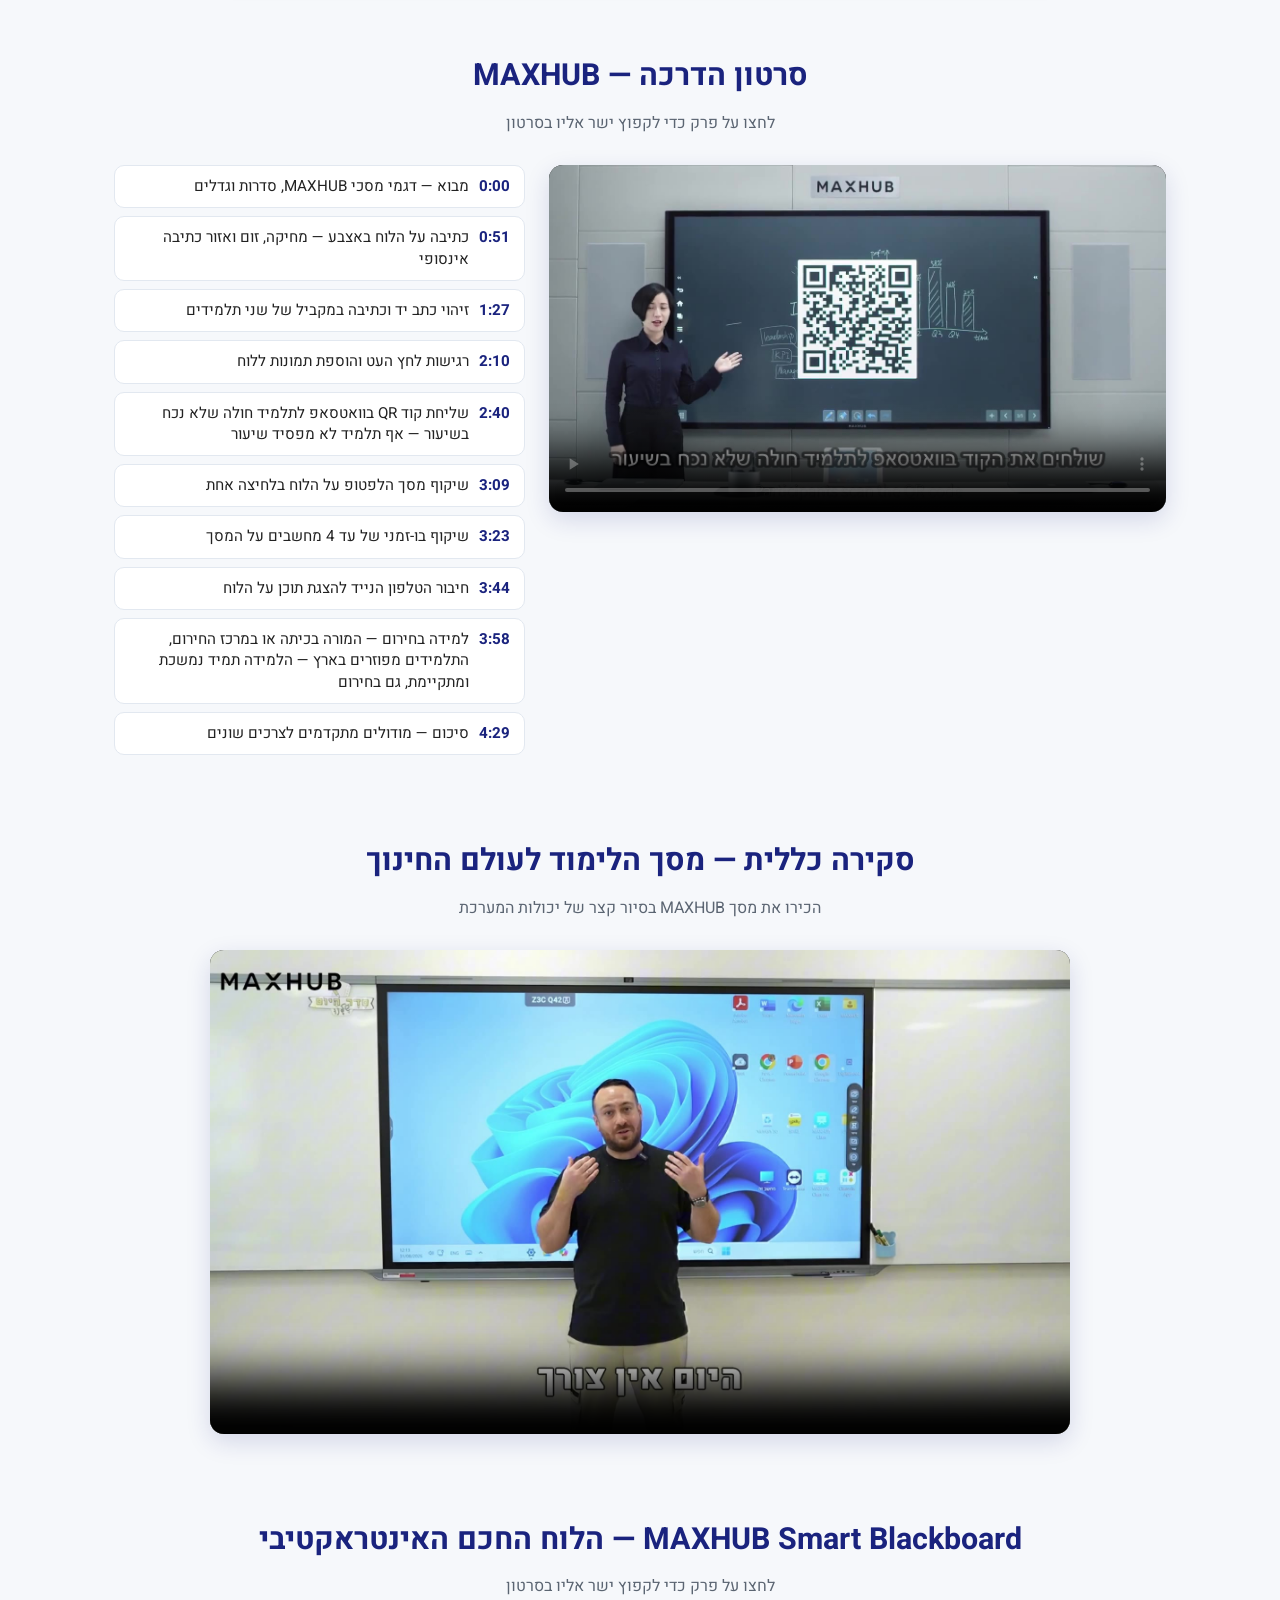
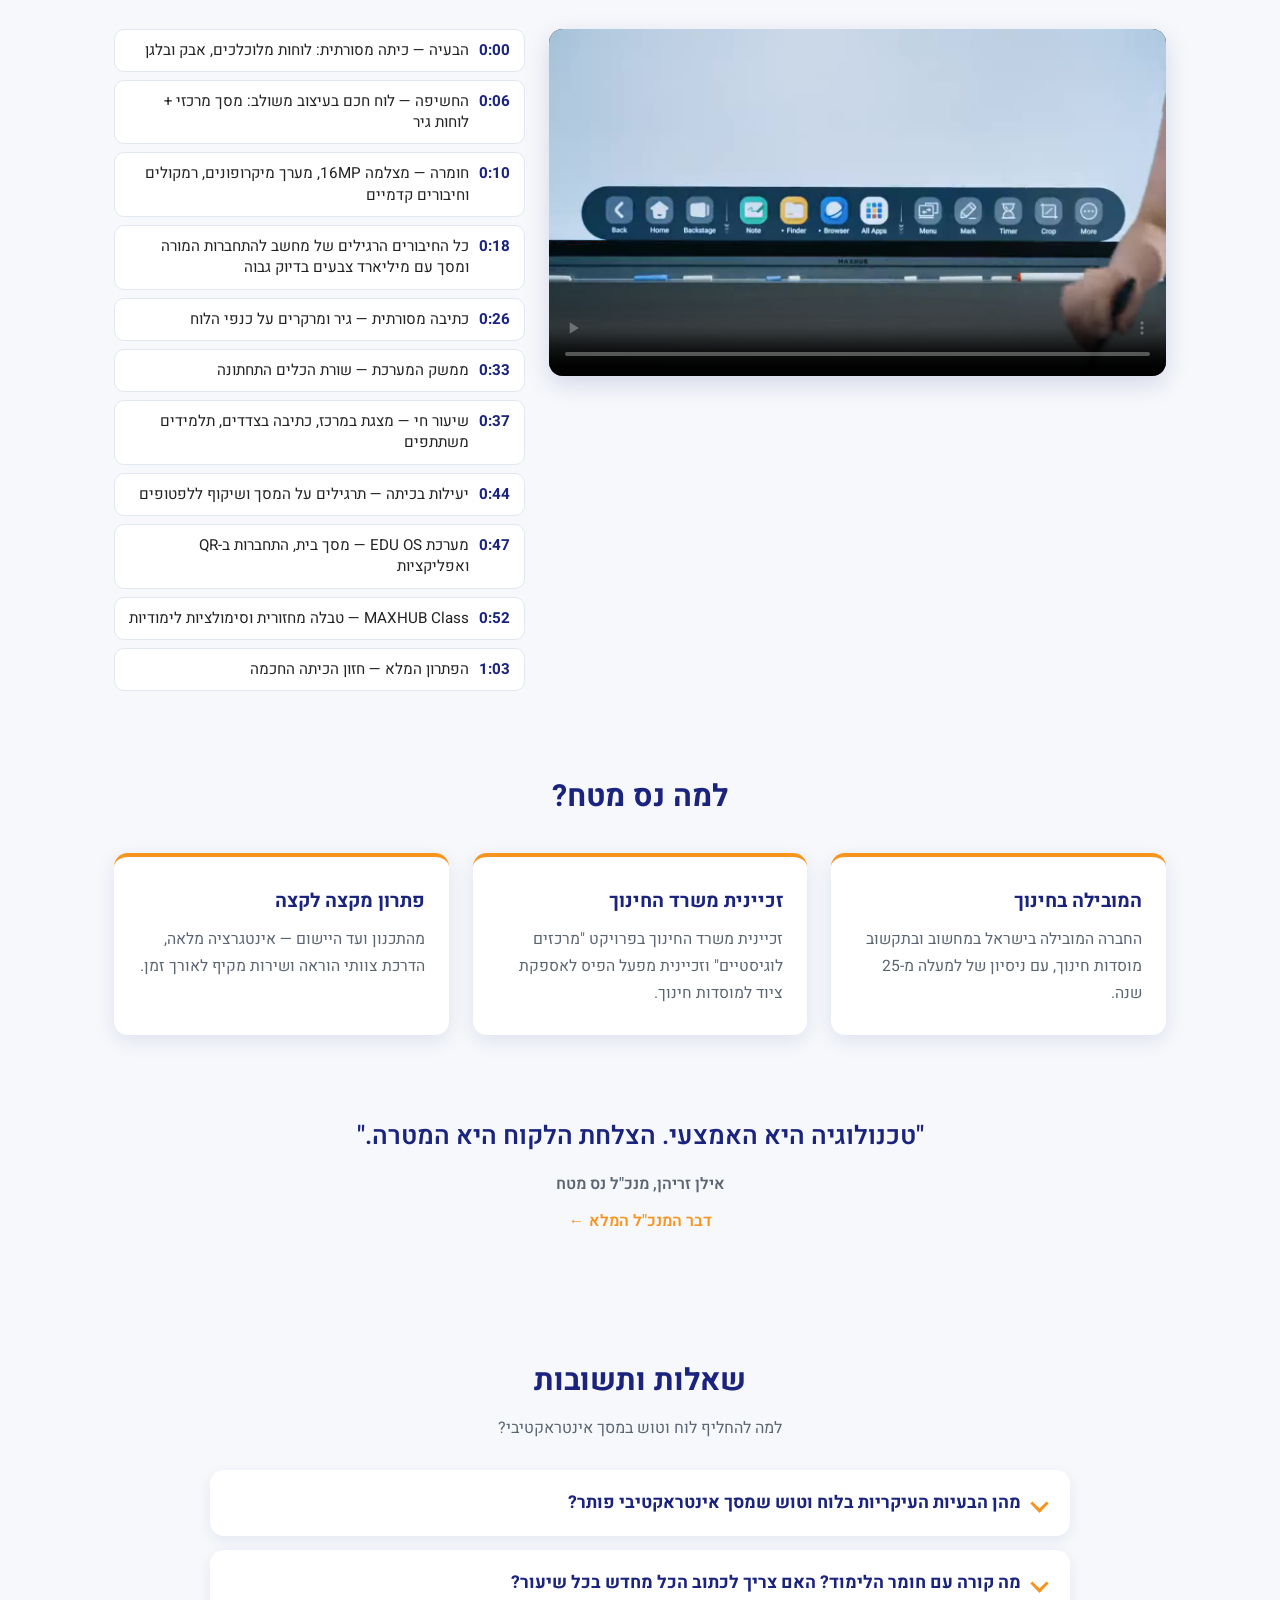
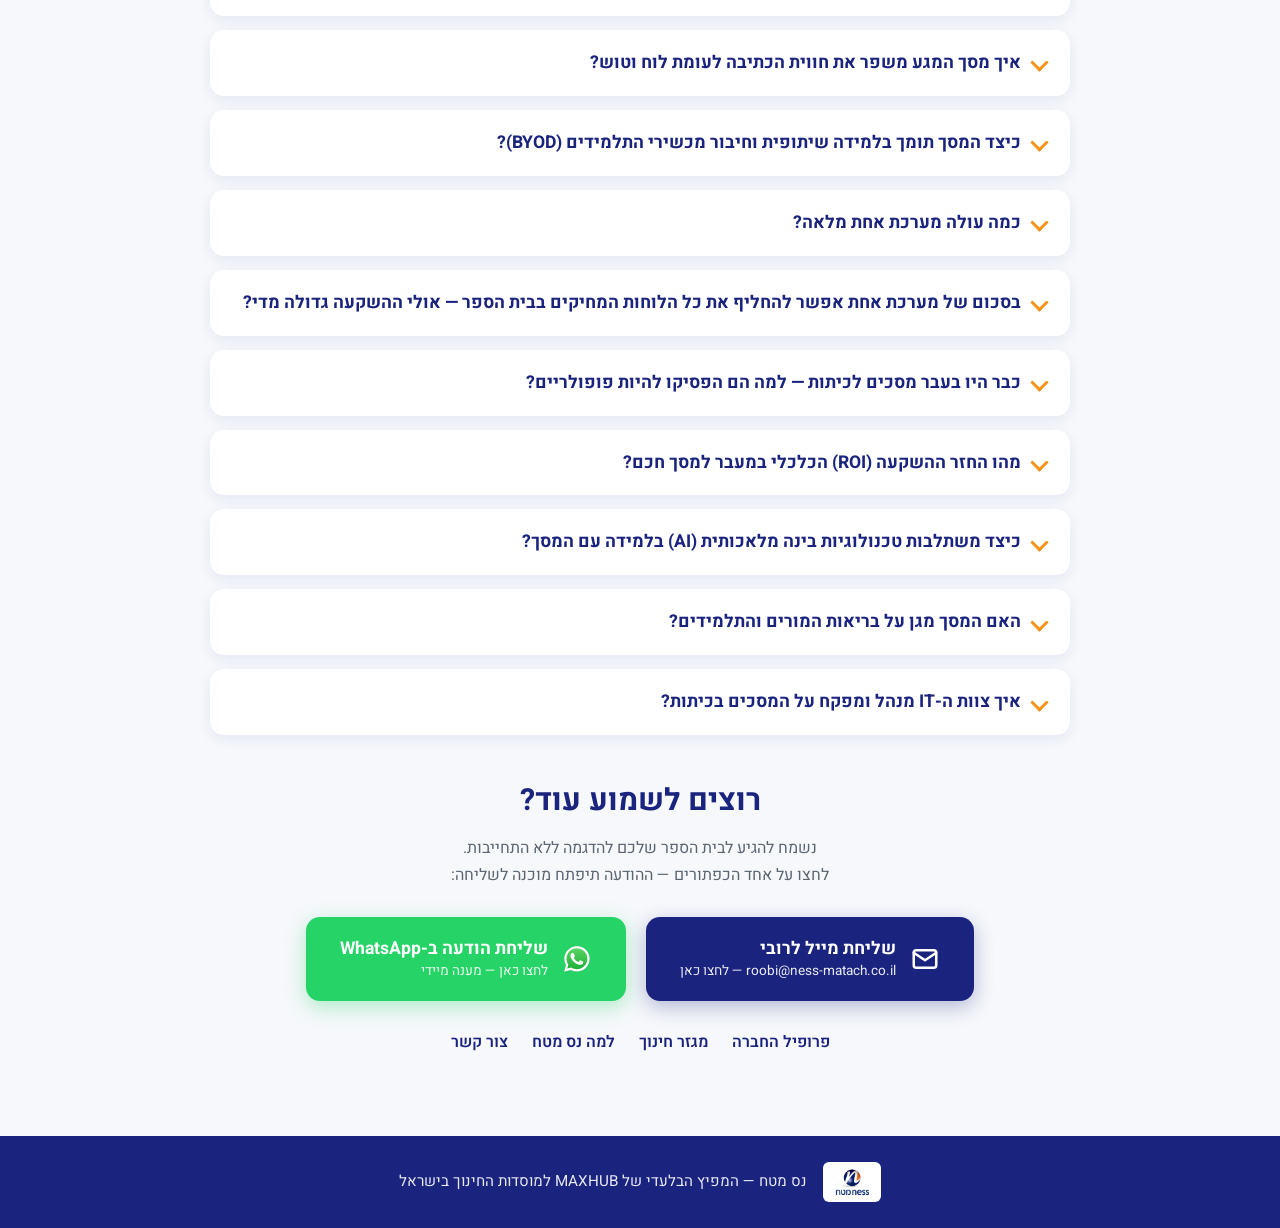
==== commit 5f5d3675: "Add MAXHUB 86 promo film section Co-Authored-By: Roobi Dv <roobid@gmail.com>" ====
--- a/index.html
+++ b/index.html
@@ -22,6 +22,7 @@
         <a href="#classroom">הכיתה החכמה</a>
         <a href="#remote">למידה מרחוק</a>
         <a href="#sharing">שיתוף תוכן</a>
+        <a href="#film">הסרט</a>
         <a href="#videos">סרטונים</a>
         <a href="#faq">שאלות ותשובות</a>
         <a href="#contact">צור קשר</a>
@@ -64,6 +65,14 @@
       <h2>שיתוף תוכן אלחוטי בכיתה</h2>
       <p class="lead">המורה משתף את המסך בלחיצה אחת — מערכת שיתוף התוכן האלחוטית של MAXHUB מאפשרת הצגה מהירה מכל מחשב או מכשיר, בלי כבלים ובלי בזבוז זמן שיעור.</p>
       <img class="feature-banner" src="images/wireless-share.jpg" alt="מורה משתפת תוכן אלחוטית על מסך MAXHUB">
+    </section>
+
+    <section id="film" class="videos">
+      <h2>יום אחד בכיתה החכמה — MAXHUB 86 אינץ׳</h2>
+      <p class="lead">סרטון קצר שמראה איך נראה שיעור עם מסך MAXHUB</p>
+      <div class="video-frame overview-video">
+        <video controls playsinline preload="metadata" poster="images/film-poster.jpg" src="videos/maxhub-86-film.mp4"></video>
+      </div>
     </section>
 
     <section id="videos" class="videos">
@@ -197,13 +206,13 @@
         <details class="qa">
           <summary>כמה עולה מערכת אחת מלאה?</summary>
           <div class="answer">
-            <p>בתקופת ההרצה מחיר המערכת הוא רק 20,200 ש"ח. המחיר כולל:</p>
+            <p>בתקופת ההרצה מחיר המערכת הוא רק 16,950 ש"ח בתוספת מע"מ. המחיר כולל:</p>
             <ul>
               <li><strong>מסך מגע 86 אינץ'</strong></li>
-              <li><strong>שני מחשבים מוטמעים במערכת:</strong> מחשב Android ומחשב Windows 11 מלא</li>
-              <li><strong>שני לוחות מחיקים</strong> — מימין ומשמאל — לכתיבה מסורתית בטוש</li>
+              <li><strong>מחשב מוטמע במערכת:</strong> מחשב Windows 11 מלא</li>
+              <li><strong>שני לוחות מחיקים</strong> — מימין ומשמאל — לכתיבה מסורתית בטוש, מסונכרנים עם המסך הראשי</li>
               <li><strong>הובלה לאתר והתקנה מלאה</strong></li>
-              <li><strong>שלוש שנים אחריות ומע"מ כחוק</strong></li>
+              <li><strong>שלוש שנים אחריות מלאה באתר</strong></li>
             </ul>
           </div>
         </details>
@@ -213,16 +222,15 @@
           <div class="answer">
             <p>בואו נפרק את הרכיבים כדי להבין את העלות האמיתית:</p>
             <ul>
-              <li><strong>מחשב Windows</strong> חייב להיות בכל כיתה בכל מקרה.</li>
-              <li><strong>מחשב Android</strong> הוא שדרוג שמאפשר להוריד את כל האפליקציות מחנות Google — למשל Kahoot ליצירת חידונים. מחשב כזה עולה כ-3,000 ש"ח בפני עצמו.</li>
+              <li><strong>מחשב Windows</strong> חייב להיות בכל כיתה בכל מקרה — מחשב כזה עולה כ-3,000 ש"ח בפני עצמו.</li>
               <li><strong>המסך עצמו</strong> מחליף ערכת מקרן מלאה בכיתה — וגם לזה יש עלות ידועה.</li>
-              <li><strong>שני לוחות מחיקים מסורתיים</strong> — כמו פעם, למי שעדיין רוצה לכתוב בטוש.</li>
+              <li><strong>שני לוחות מחיקים מסורתיים</strong> — <strong>כמו פעם</strong>, מסונכרנים למסך הראשי — למי שעדיין רוצה לכתוב בטוש.</li>
               <li><strong>שלוש שנות אחריות מלאה</strong> על שלושת הרכיבים — שלוש שנים בלי החלפת נורות למקרן ובלי תשלום על תיקוני מחשבים. גם זה שווה כסף.</li>
             </ul>
             <p>ומעבר לזה — יש דברים שקשה לכמת בכסף:</p>
             <p>כמה שיעורים פרטיים יחסכו לתלמידים בזכות היכולת להיכנס לענן הבית-ספרי ולצפות בשיעור מוקלט — עם המורה שהתלמיד מכיר, בסביבה שהוא מכיר ובמונחים שהוא מכיר?</p>
             <p>דמיינו שכבר יש לוחות חכמים בכל השכבה, וצריך מרתון חזרה למבחן במתמטיקה — אבל יש רק מורה זמין אחד. המורה מעביר שיעור סימולטני לכל השכבה מכיתה אחת: תלמיד מכיתה אחרת יכול לשאול שאלה, כולם רואים ושומעים אותו, והמורה משיב לו. האם אפשר לכמת יתרון כזה בכסף?</p>
-            <p>ואת ברכת השנה הטובה יעביר ראש העיר מלשכתו לכלל התלמידים בשידור חי לכל הכיתות — גם זה שווה זהב.</p>
+            <p>את ברכת שנה טובה — ראש העיר ישדר ישירות מלשכתו לכלל התלמידים, בשידור חי לכל הכיתות... זה כבר שווה זהב!</p>
           </div>
         </details>
 
